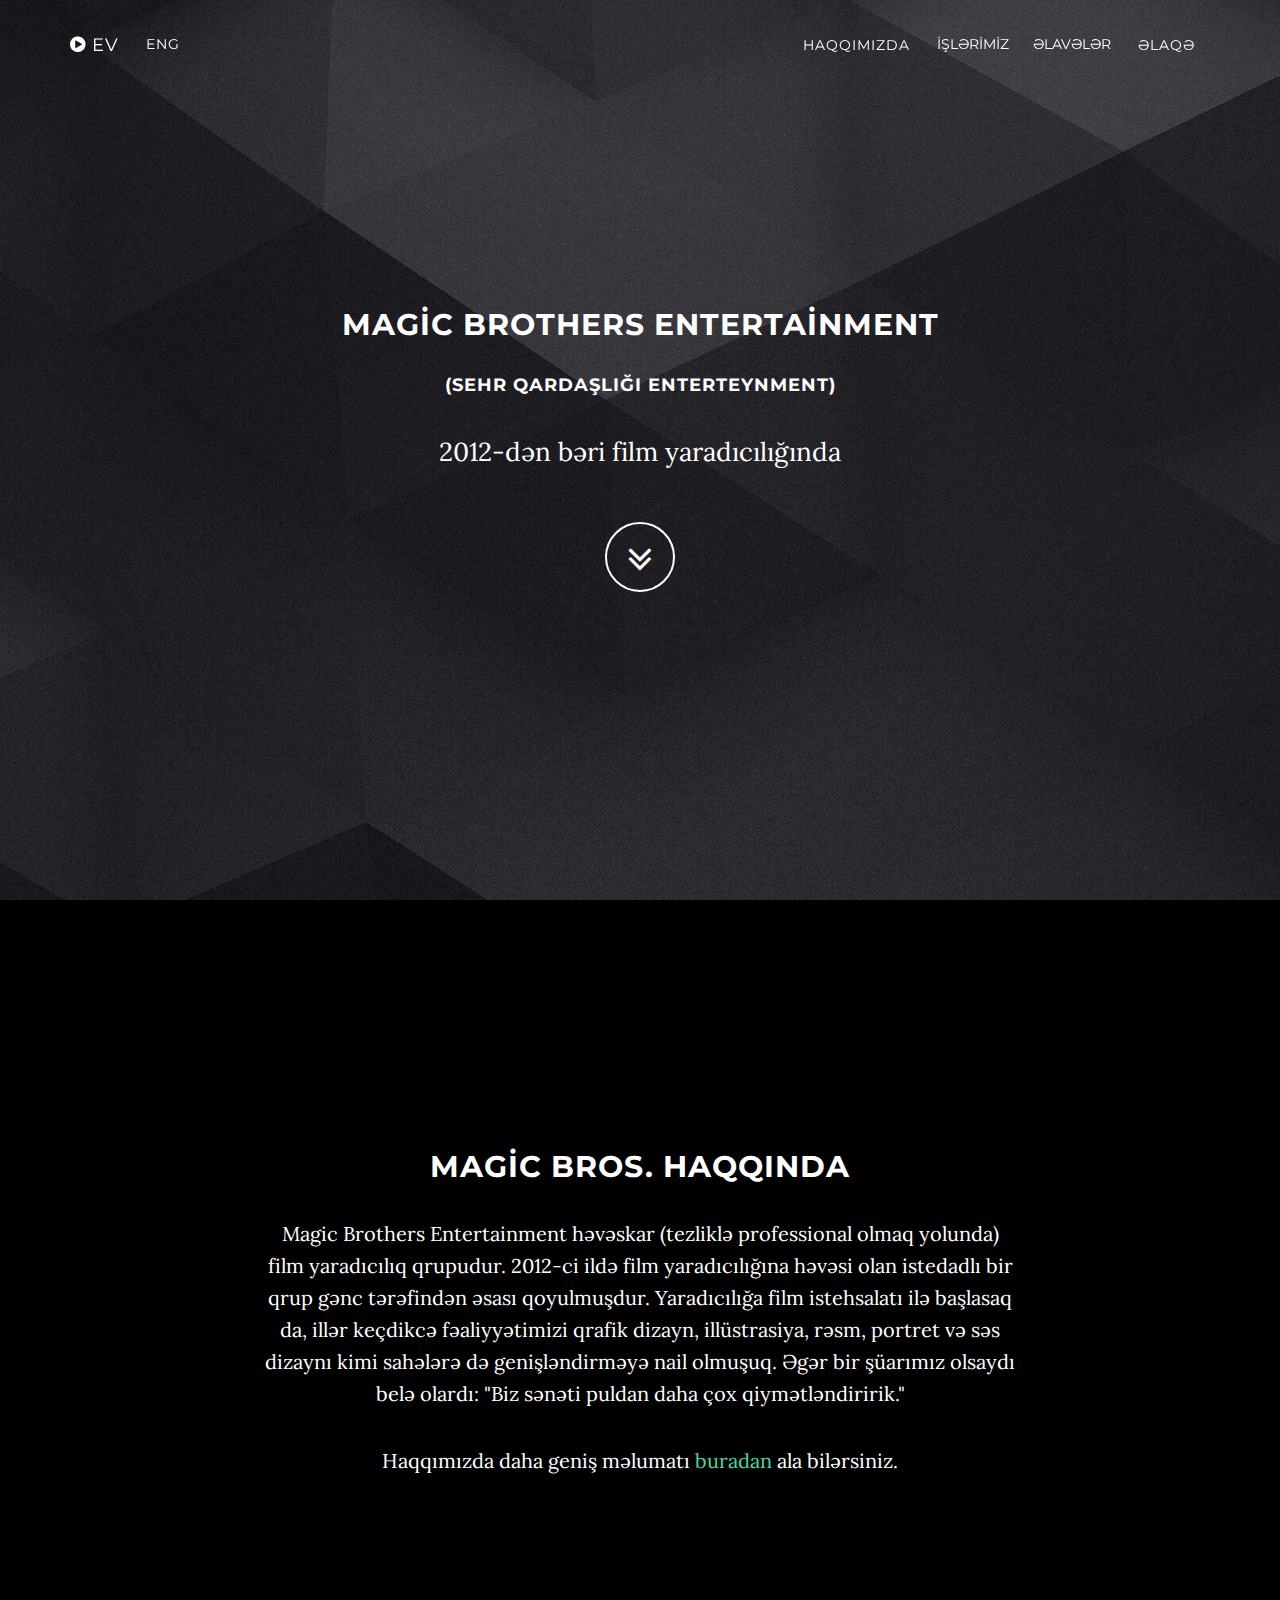
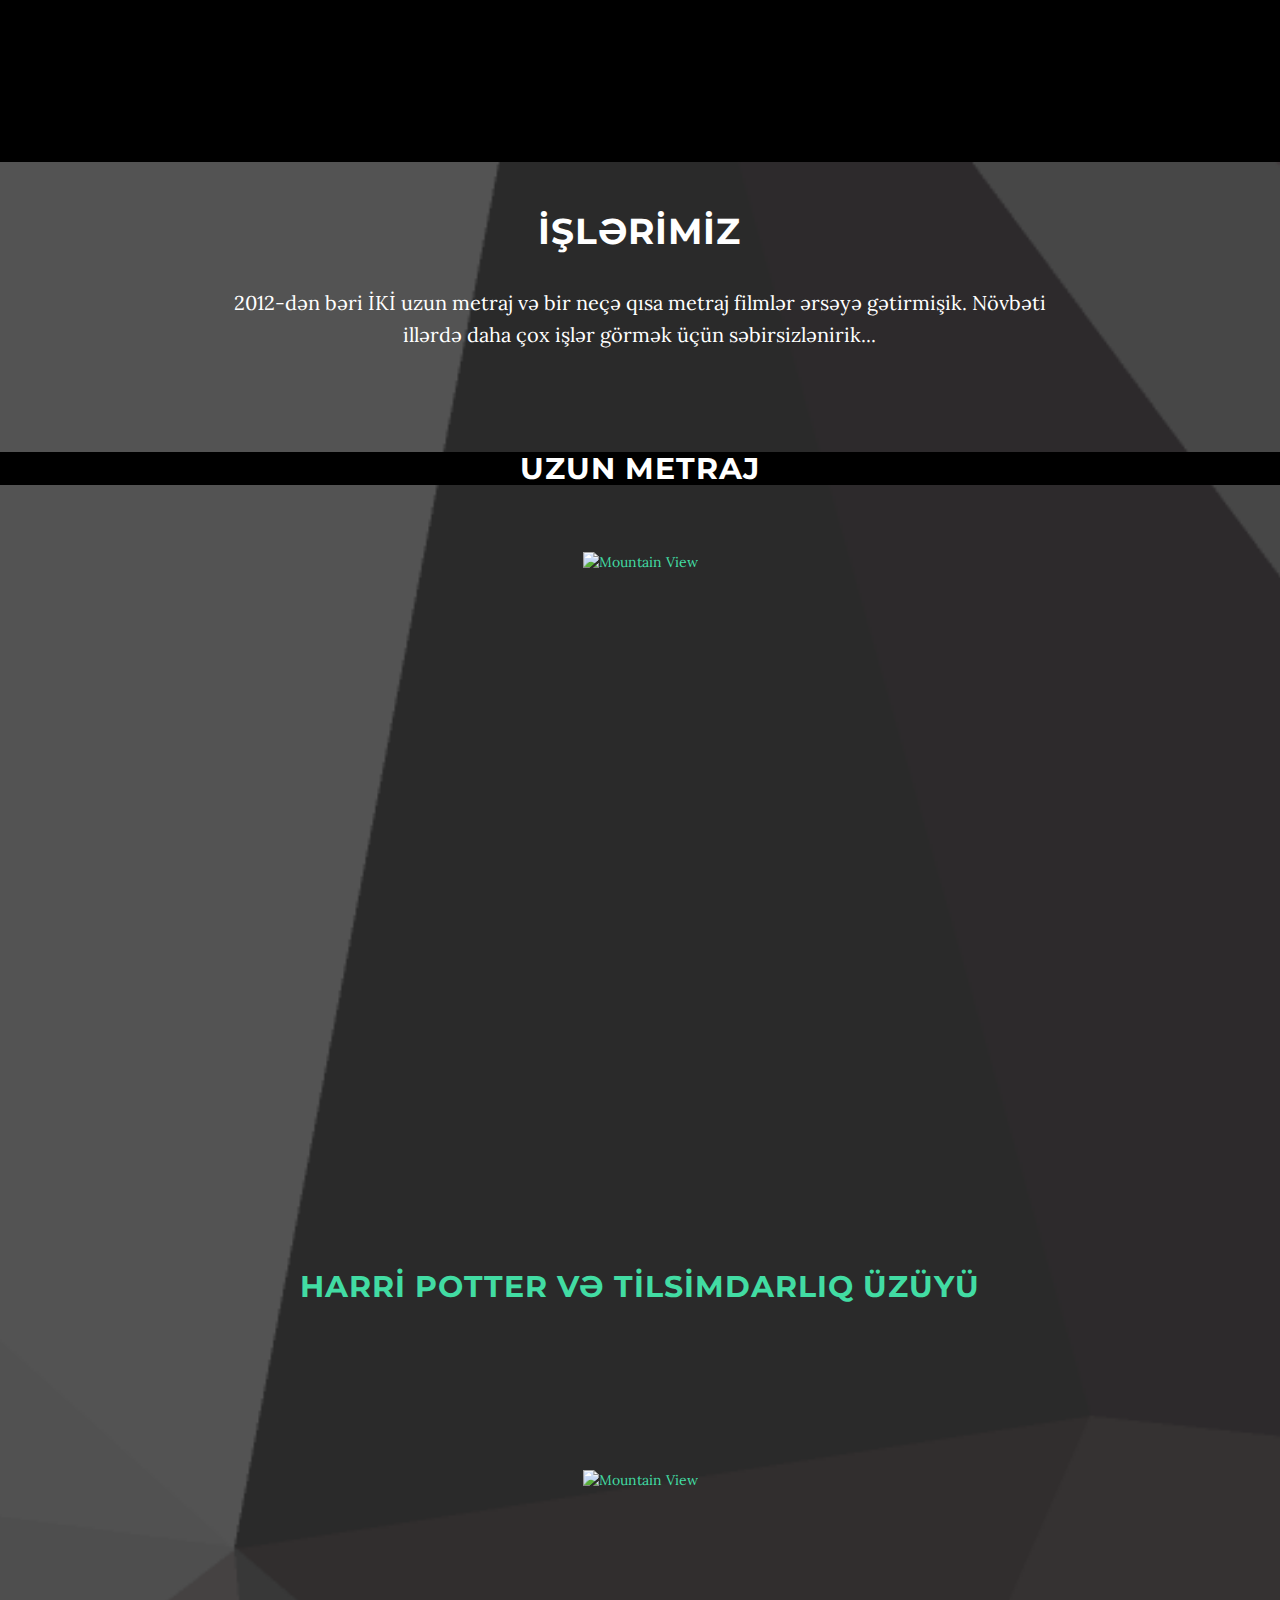
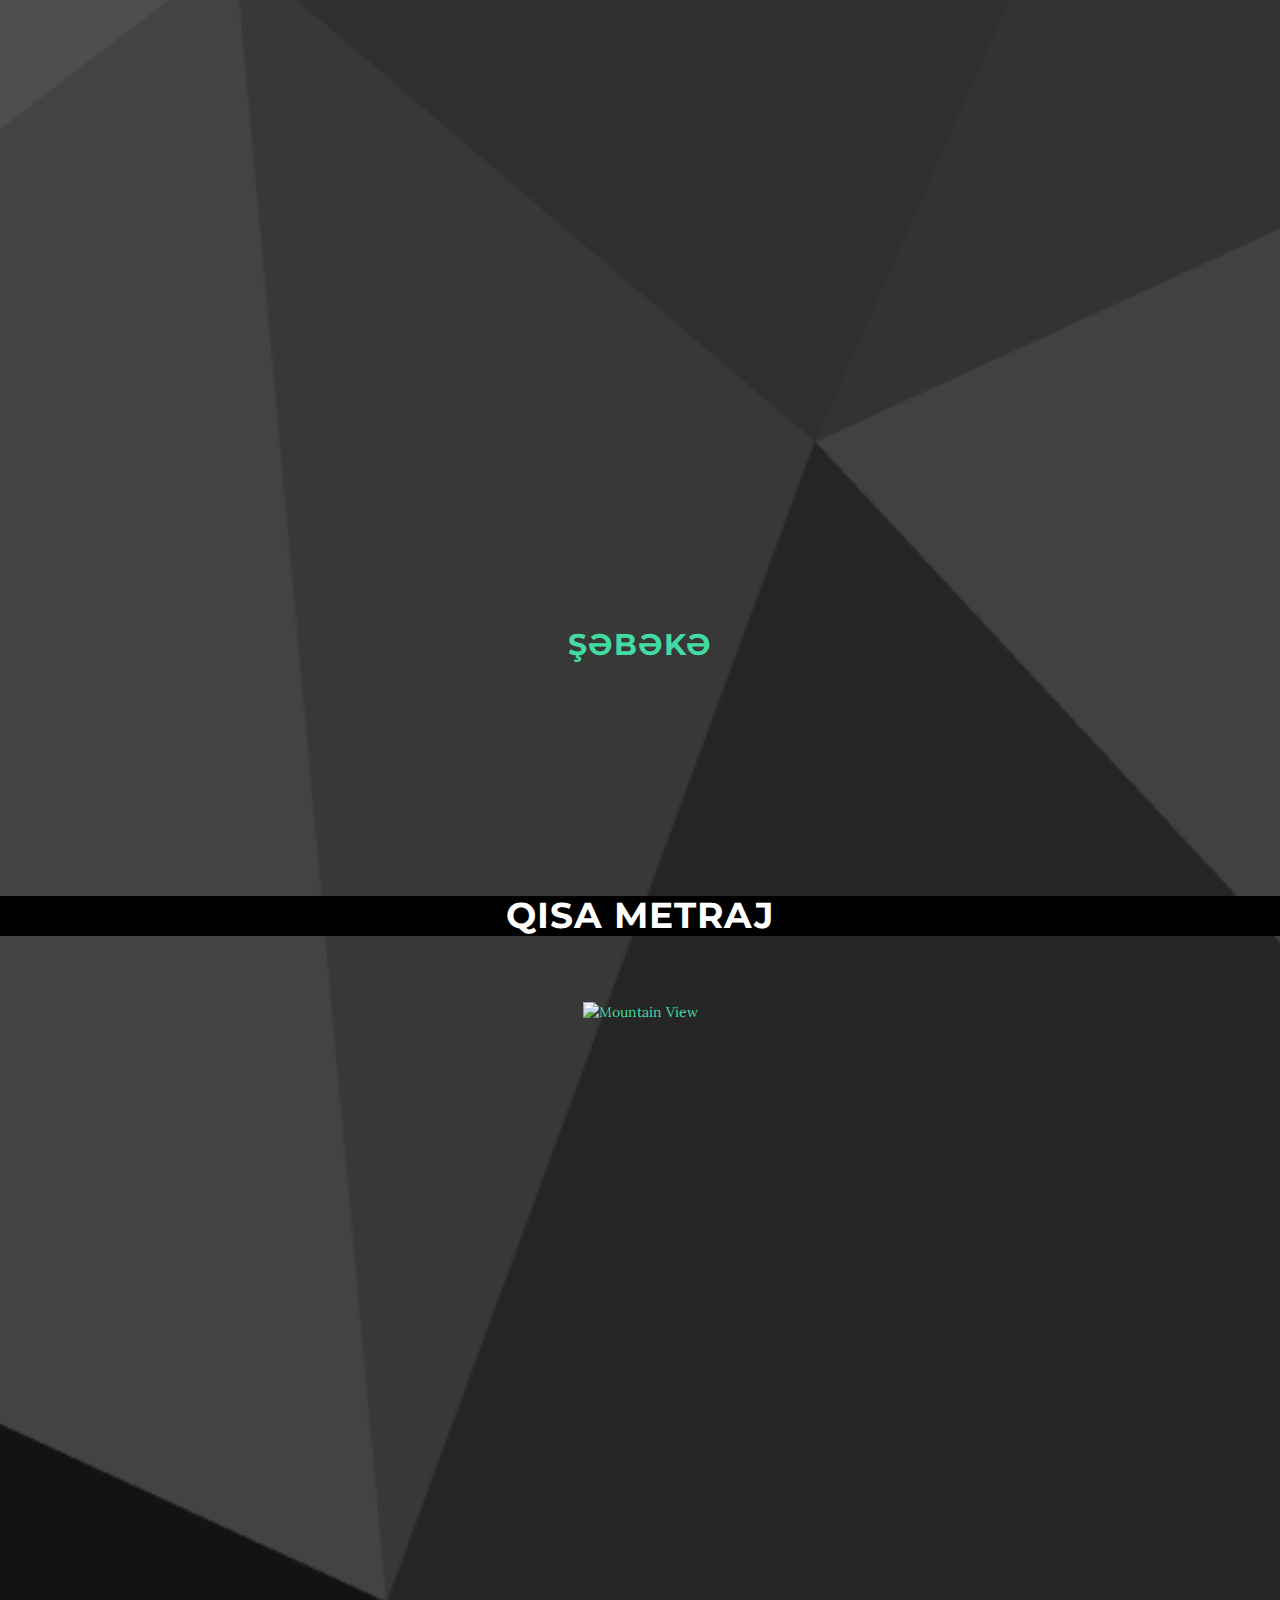
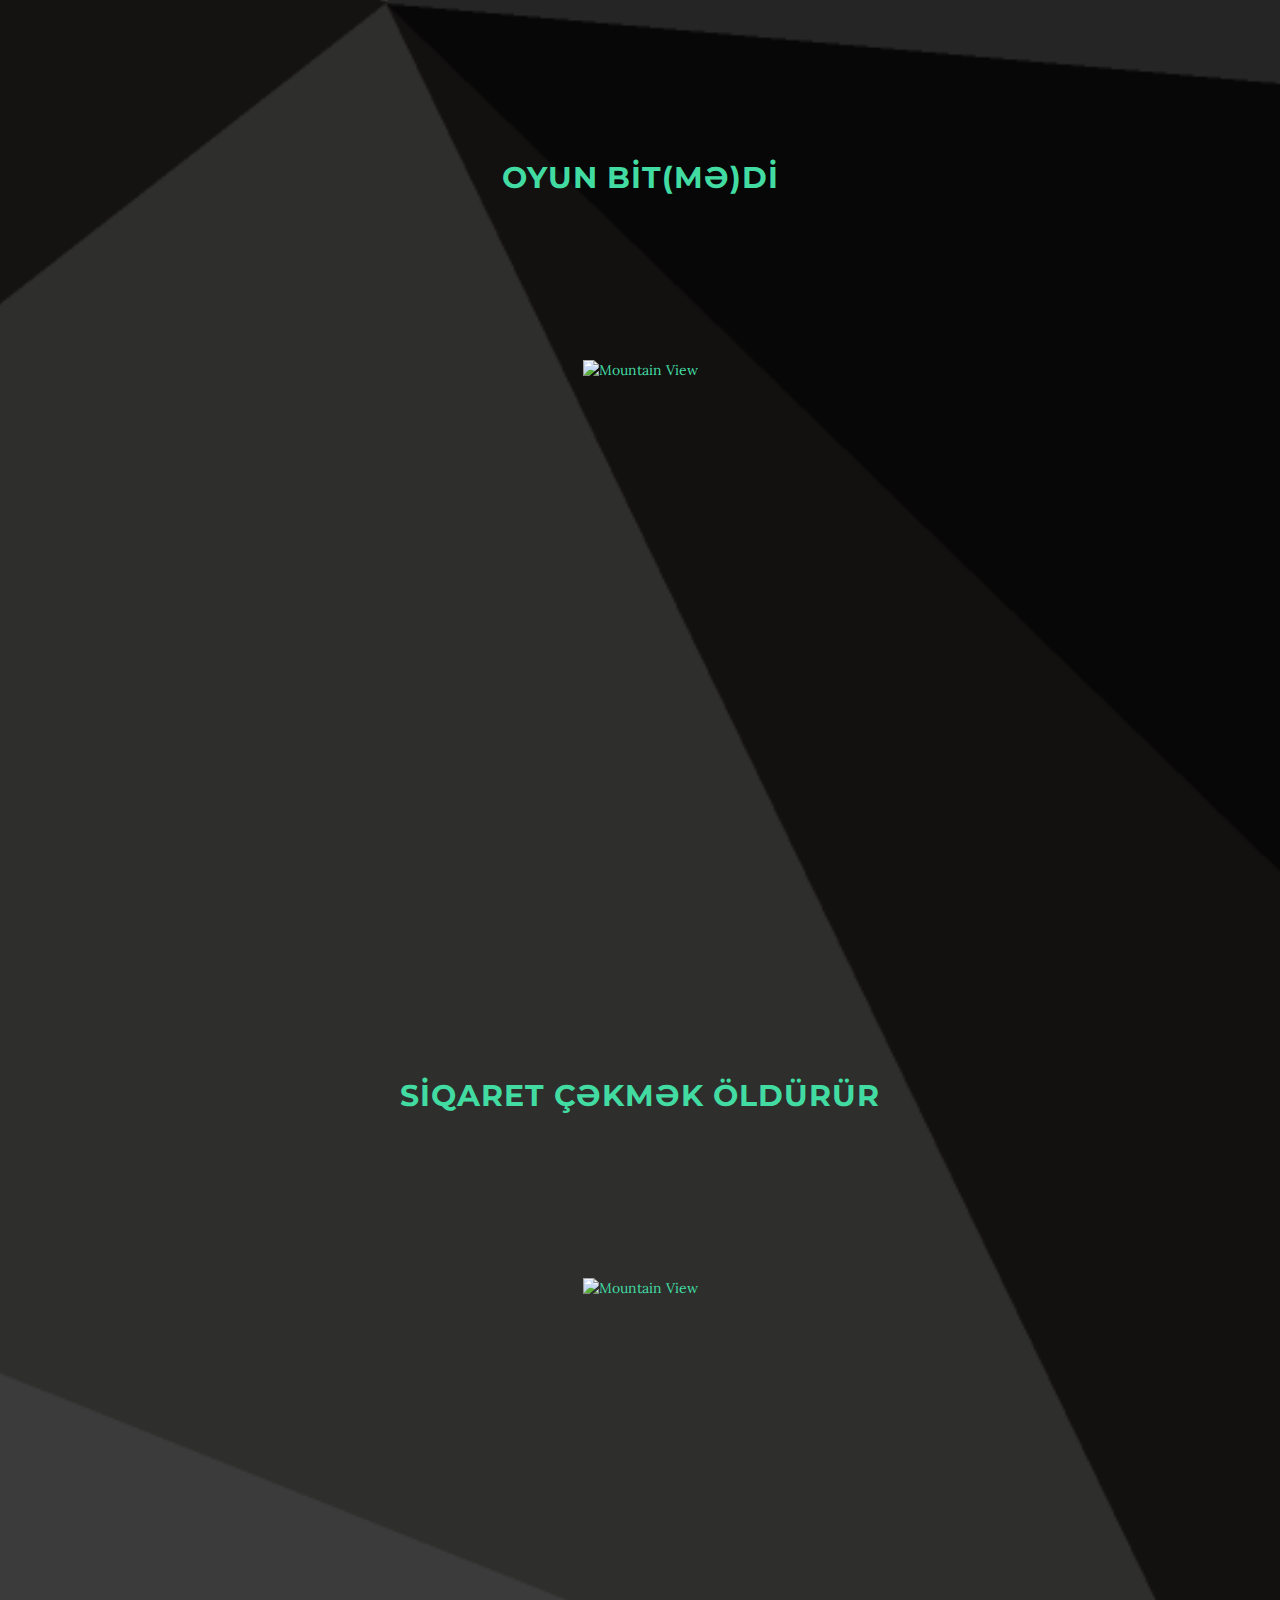
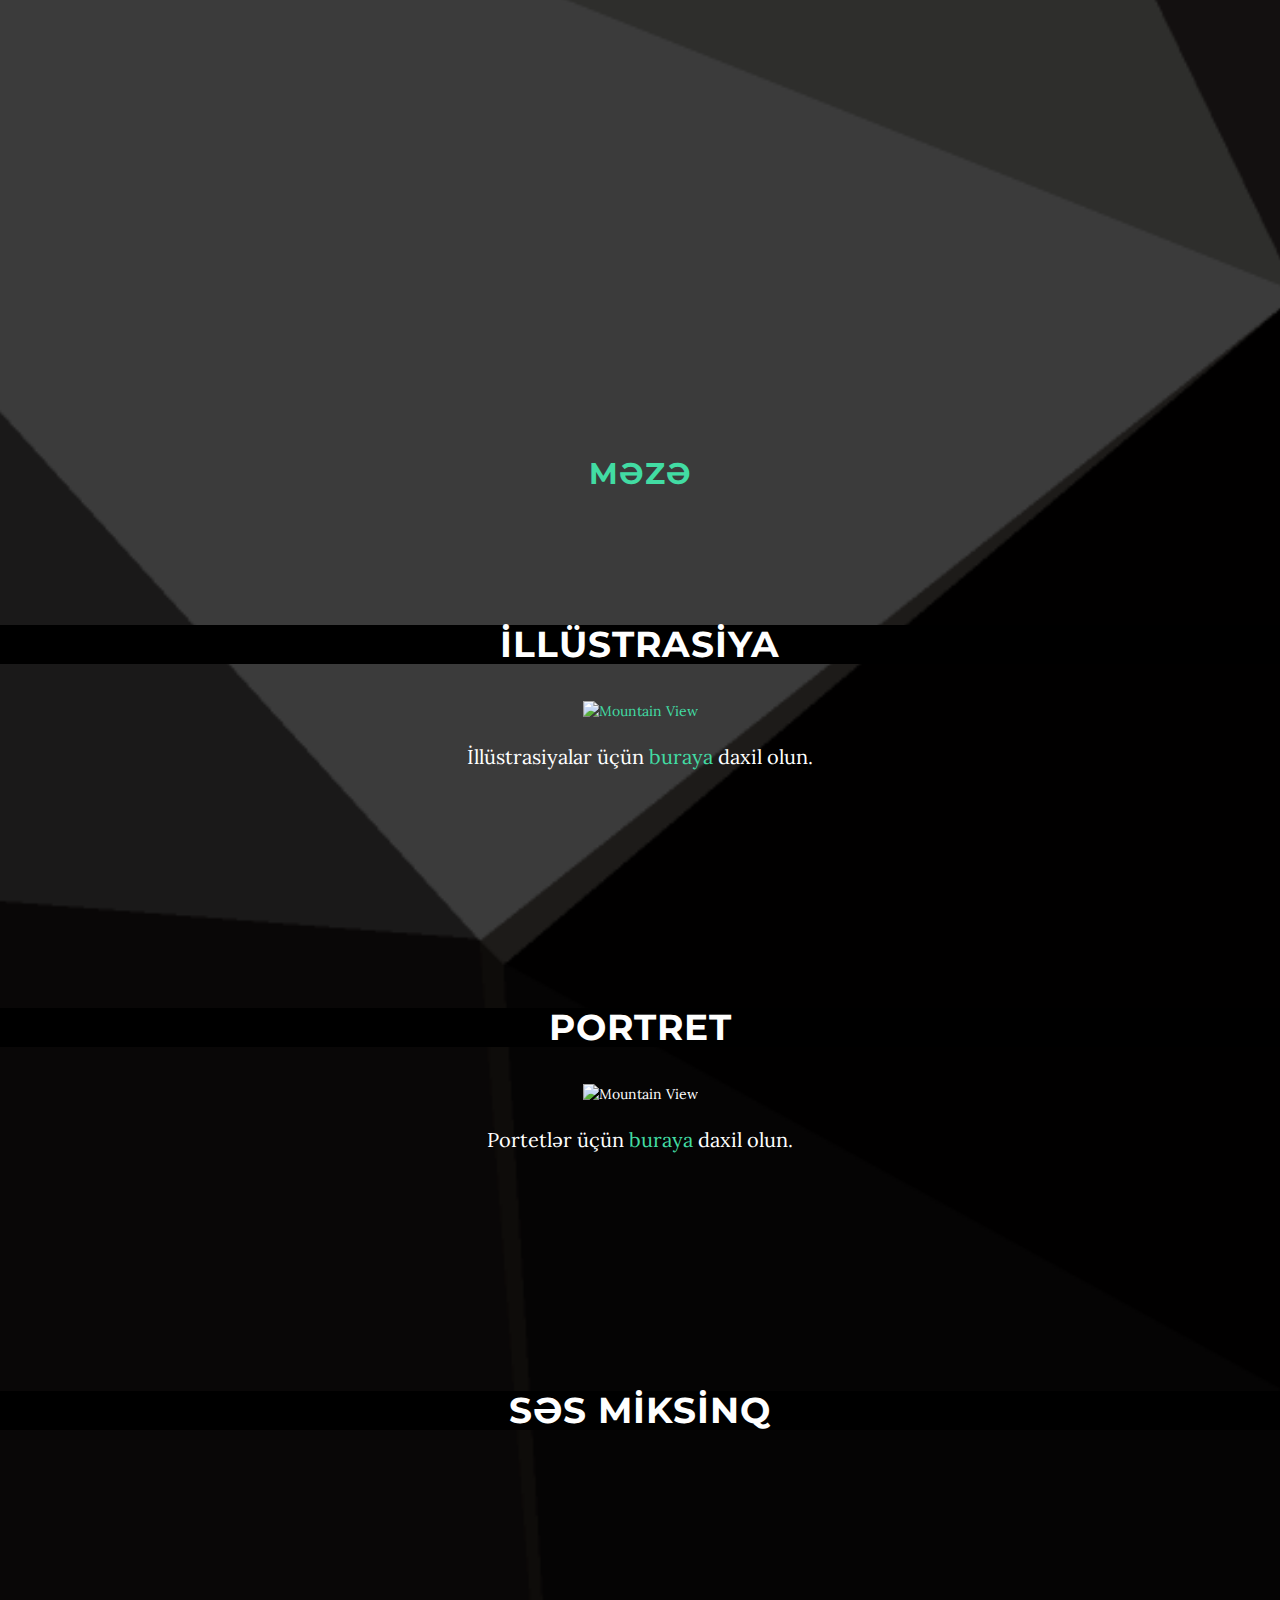
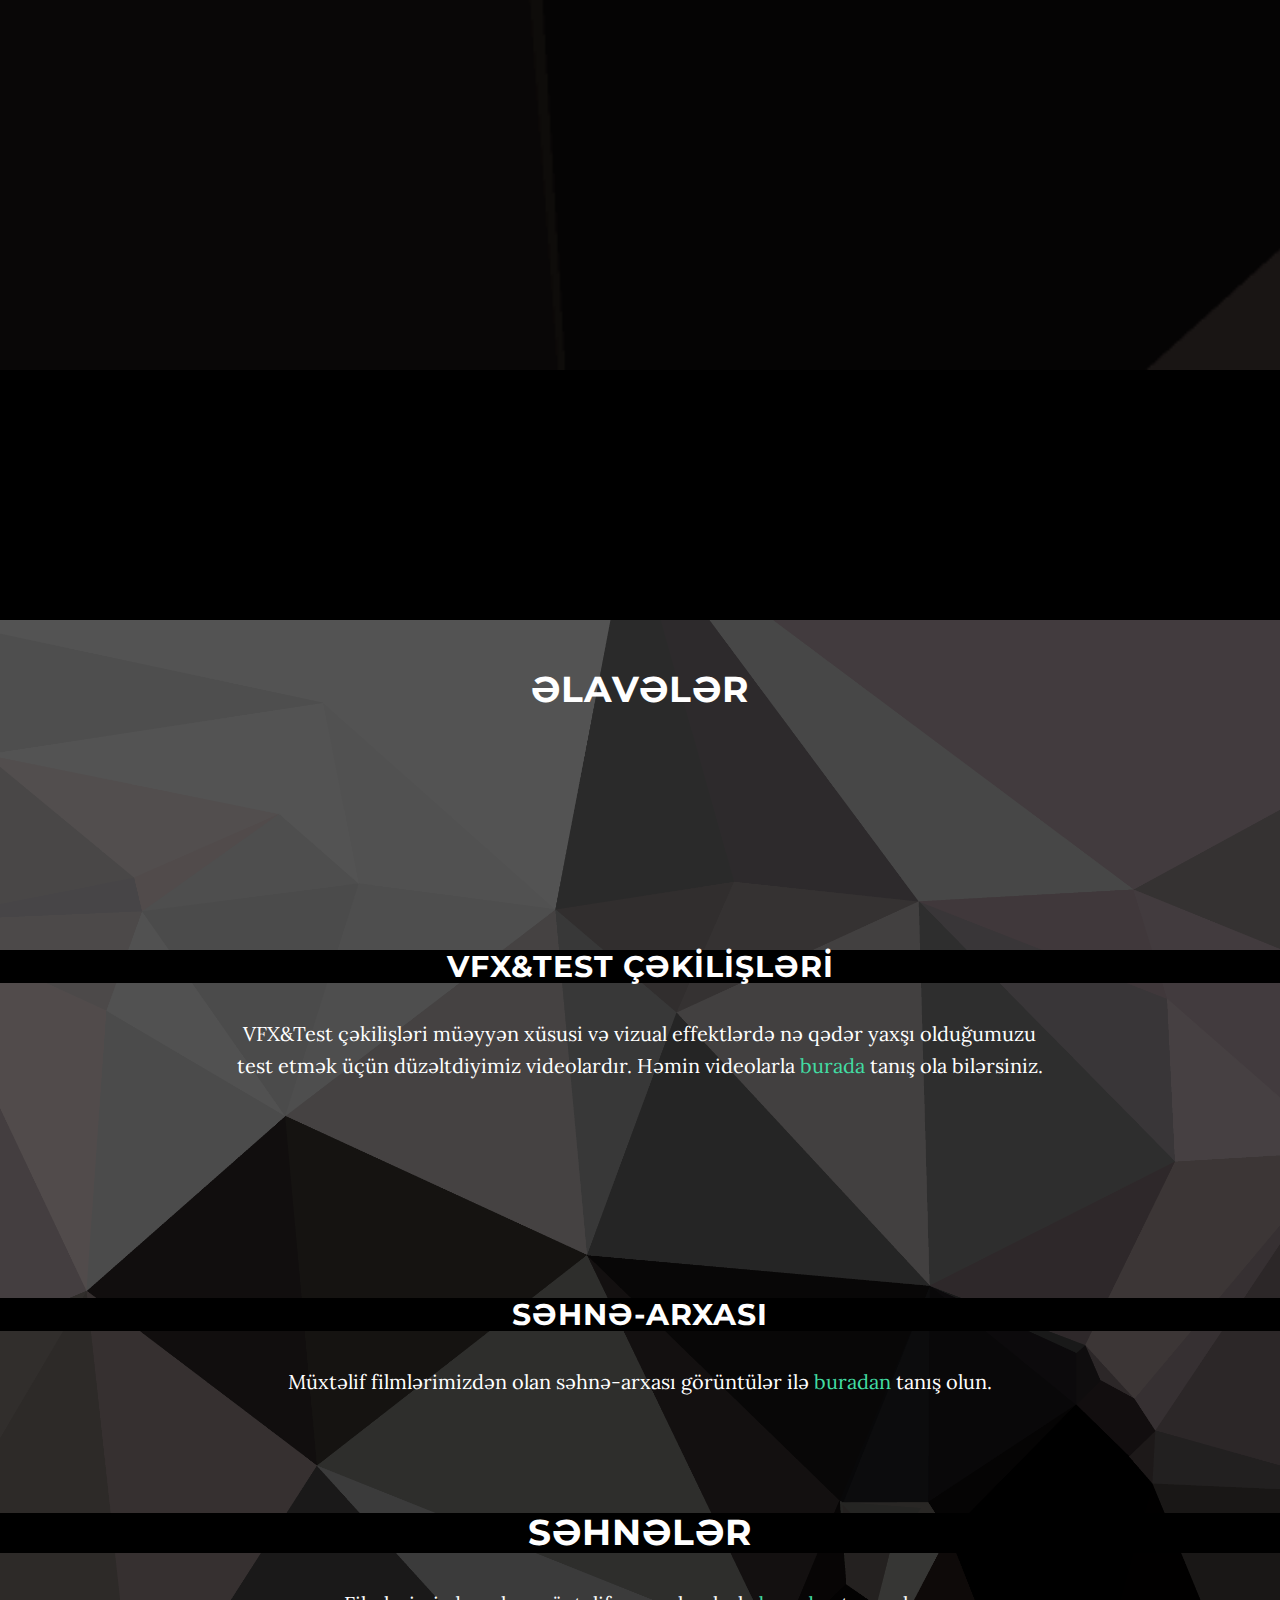
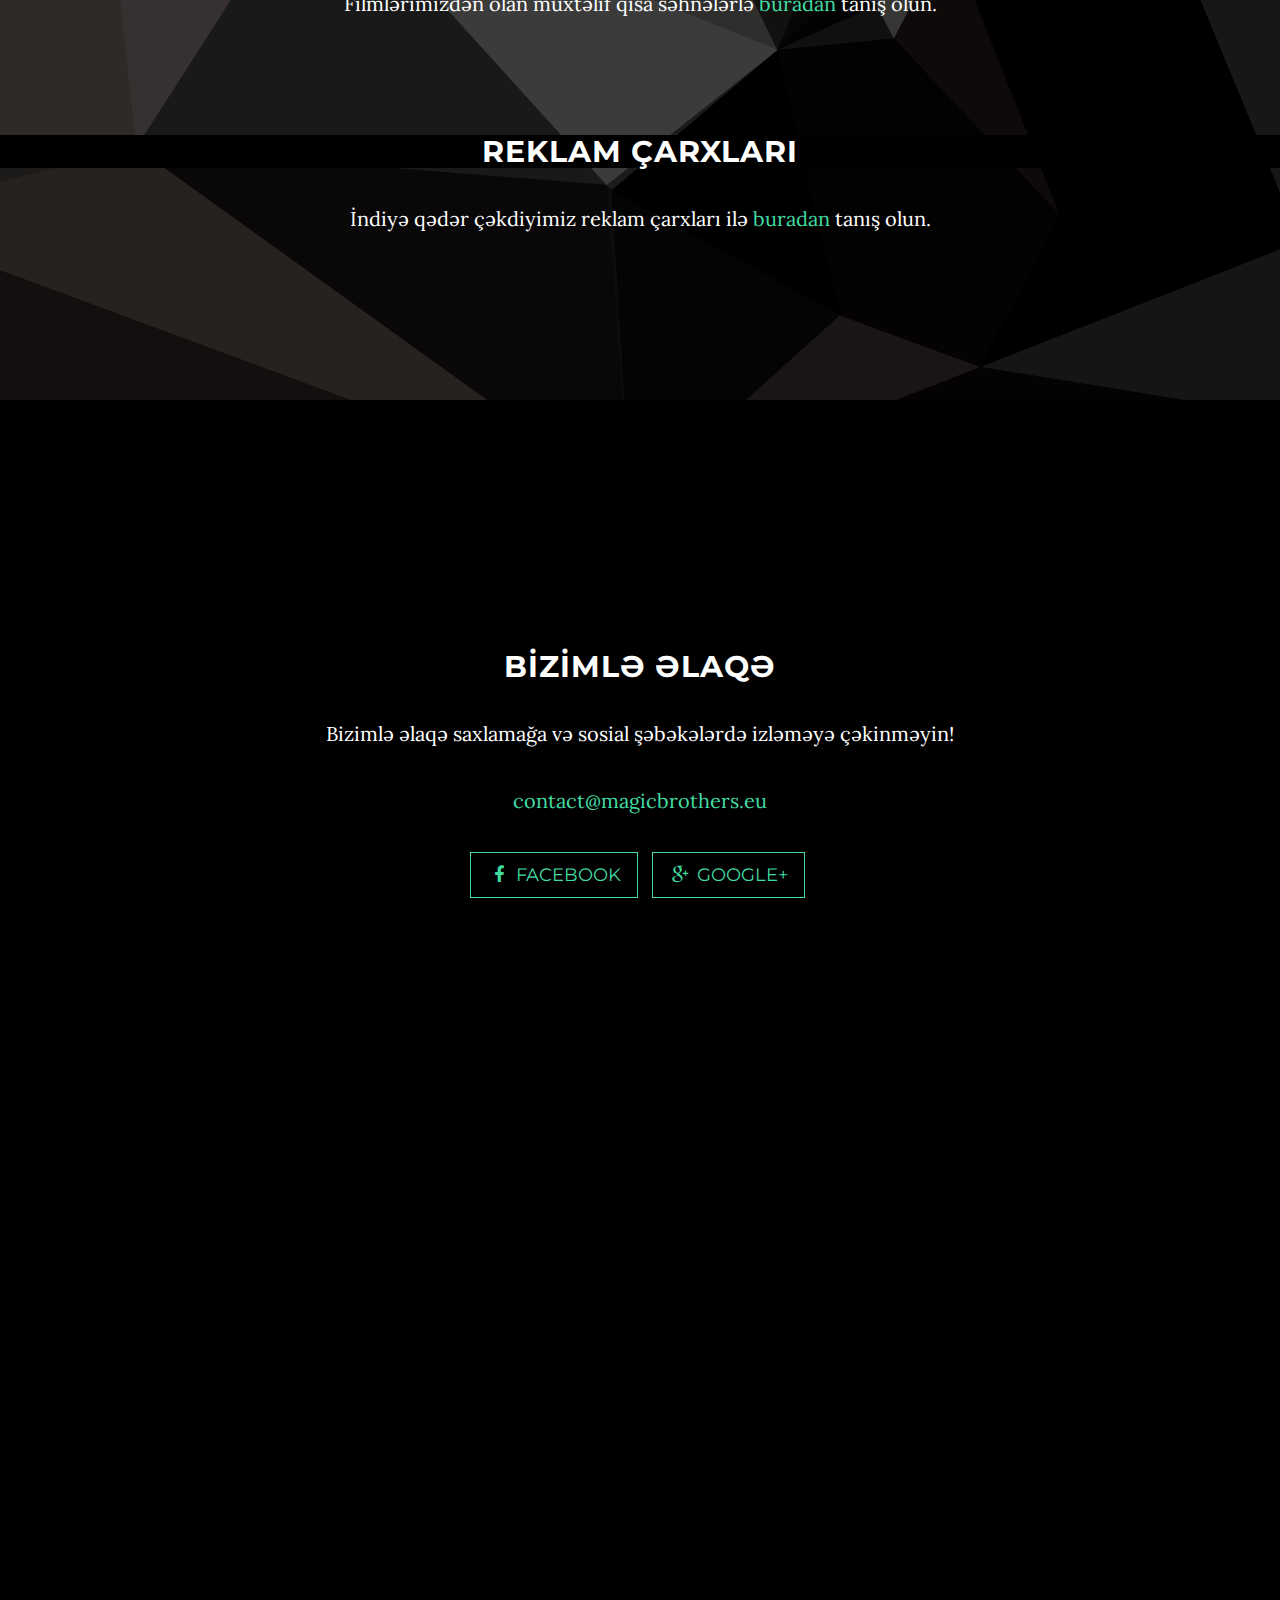
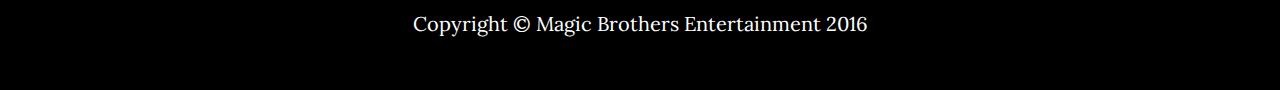
==== public_html/aze/index.html @ 18506d4d "first" ====
<!DOCTYPE html>
<html lang="az">

<head>

    <meta charset="utf-8">
    <meta http-equiv="X-UA-Compatible" content="IE=edge">
    <meta name="viewport" content="width=device-width, initial-scale=1">
    <meta name="description" content="">
    <meta name="author" content="">

    <title>Magic Bros. Ent</title>

    <!-- Bootstrap Core CSS -->
    <link href="css/bootstrap.min.css" rel="stylesheet">

    <!-- Custom CSS -->
    <link href="css/grayscale.css" rel="stylesheet">

    <!-- Custom Fonts -->
    <link href="font-awesome/css/font-awesome.min.css" rel="stylesheet" type="text/css">
    <link href="http://fonts.googleapis.com/css?family=Lora:400,700,400italic,700italic" rel="stylesheet" type="text/css">
    <link href="http://fonts.googleapis.com/css?family=Montserrat:400,700" rel="stylesheet" type="text/css">

    <!-- HTML5 Shim and Respond.js IE8 support of HTML5 elements and media queries -->
    <!-- WARNING: Respond.js doesn't work if you view the page via file:// -->
    <!--[if lt IE 9]>
        <script src="https://oss.maxcdn.com/libs/html5shiv/3.7.0/html5shiv.js"></script>
        <script src="https://oss.maxcdn.com/libs/respond.js/1.4.2/respond.min.js"></script>
    <![endif]-->

</head>

<body id="page-top" data-spy="scroll" data-target=".navbar-fixed-top">

    <!-- Navigation -->
    <nav class="navbar navbar-custom navbar-fixed-top" role="navigation">
        <div class="container">
            <div class="navbar-header">
                <button type="button" class="navbar-toggle" data-toggle="collapse" data-target=".navbar-main-collapse">
                    <i class="fa fa-bars"></i>
                </button>
                <a class="navbar-brand page-scroll" href="#page-top">
                    <i class="fa fa-play-circle"></i>  <span class="light">Ev</span>
                </a>
                   <a class="btn dropdown" href=/en>
                 <span class=dark>ENG</span>
                   </a>
            </div>

            <!-- Collect the nav links, forms, and other content for toggling -->
            <div class="collapse navbar-collapse navbar-right navbar-main-collapse">
                <ul class="nav navbar-nav">
                    <!-- Hidden li included to remove active class from about link when scrolled up past about section -->
                    <li class="hidden">
                        <a href="#page-top"></a>
                    </li>
                    <li>
                        <a class="page-scroll" href="#about">Haqq&#305;m&#305;zda</a>
                    </li>
                  

                    <li>
                        <button class="btn dropdown"  type="button" data-toggle="dropdown">&#304;&#351;l&#601;R&#304;M&#304;Z</button>
 
  <ul class="dropdown-menu">
    <li><a class="page-scroll" href="#feature">Uzun metraj</a></li>
    <li><a class="page-scroll" href="#shorts">Q&#305;sa metraj</a></li>
    <li><a class="page-scroll" href="#illus">&#304;ll&uuml;stras&#304;ya</a></li>
    <li><a class="page-scroll" href="#portr">Portret</a></li>
    <li><a class="page-scroll" href="#sound">S&#601;s m&#304;ks&#304;nq</a></li>
  </ul>
</il>

                   <li>
                        <button class="btn dropdown"  type="button" data-toggle="dropdown">&#399;LAV&#399;L&#399;R</button>
  <ul class="dropdown-menu">
<li><a class="page-scroll" href="#vfx">VFX&Test &ccedil;&#601;k&#304;l&#304;&#351;l&#601;r&#304;</a></li>
    <li><a class="page-scroll" href="#blooper">S&#601;hn&#601;-arxas&#305;</a></li>
    <li><a class="page-scroll" href="#clips">S&#601;hn&#601;l&#601;r</a></li>
    <li><a class="page-scroll" href="#ads">Reklam</a></li>
  </ul>
                   </il>

                    <li>
                        <a class="page-scroll" href="#contact">&#399;LAQ&#399;</a>
                    </li>
                </ul>
            </div>
            <!-- /.navbar-collapse -->
        </div>
        <!-- /.container -->
    </nav>

    <!-- Intro Header -->
    <header class="intro">
        <div class="intro-body">
            <div class="container">
                <div class="row">
                    <div class="col-md-8 col-md-offset-2">
                        <h2>Magic Brothers Entertainment</h2>
                        <h4>(Sehr Qarda&#351;l&#305;&#287;&#305; Enterteynment)</h4>
                        <p class="intro-text">2012-d&#601;n b&#601;ri film yarad&#305;c&#305;l&#305;&#287;&#305;nda</p>
                        <a href="#about" class="btn btn-circle page-scroll">
                            <i class="fa fa-angle-double-down animated"></i>
                        </a>
                    </div>
                </div>
            </div>
        </div>
    </header>

    <!-- About Section -->
    <section id="about" class="container content-section text-center">
        <div class="row">
            <div class="col-lg-8 col-lg-offset-2">
                <h2>Magic Bros. haqq&#305;nda</h2>
                <p>Magic Brothers Entertainment h&#601;v&#601;skar (tezlikl&#601; professional olmaq yolunda) film yarad&#305;c&#305;l&#305;q qrupudur. 2012-ci ild&#601; film yarad&#305;c&#305;l&#305;&#287;&#305;na h&#601;v&#601;si olan istedadl&#305; bir qrup g&#601;nc t&#601;r&#601;find&#601;n &#601;sas&#305; qoyulmu&#351;dur.
                   Yarad&#305;c&#305;l&#305;&#287;a film istehsalat&#305; il&#601; ba&#351;lasaq da, ill&#601;r ke&ccedil;dikc&#601; f&#601;aliyy&#601;timizi qrafik dizayn, 
                     ill&uuml;strasiya, r&#601;sm, portret v&#601; s&#601;s dizayn&#305; kimi sah&#601;l&#601;r&#601; d&#601; geni&#351;l&#601;ndirm&#601;y&#601; nail olmu&#351;uq. &#399;g&#601;r bir &#351;&uuml;ar&#305;m&#305;z olsayd&#305; bel&#601; olard&#305;: "Biz s&#601;n&#601;ti puldan daha  &ccedil;ox qiym&#601;tl&#601;ndiririk."
                </p>
                <p>Haqq&#305;m&#305;zda daha geni&#351; m&#601;lumat&#305; <a href="/aze/about.html">buradan </a>ala bil&#601;rsiniz.</p>
            </div>
        </div>
    </section>

 <!-- Works Section -->


<section id="works" class="content-section text-center">
        <div class="works-section">
             <div class="col-lg-8 col-lg-offset-2">
                <h1>&#304;&#350;L&#399;R&#304;M&#304;Z</h1>
                <p>2012-d&#601;n b&#601;ri &#304;K&#304; uzun metraj v&#601; bir ne&ccedil;&#601; q&#305;sa metraj filml&#601;r &#601;rs&#601;y&#601; g&#601;tirmi&#351;ik. N&ouml;vb&#601;ti ill&#601;rd&#601; daha &ccedil;ox i&#351;l&#601;r g&ouml;rm&#601;k &uuml;&ccedil;&uuml;n s&#601;birsizl&#601;nirik...</p>
             </div>

<br><br><br><br><br><br><br>
<div id="feature">
<br><br><br><br><br>
<h2 style="background-color:black;" >Uzun metraj</h2>
</div>
<div class="video-container">
<a href="/aze/works.html#tilsim"><img src="/aze/img/poster.jpg" alt="Mountain View" style="width:100%;"></a>
</div>

<a href="/aze/works.html#tilsim"><h2>Harr&#304; Potter v&#601; T&#304;ls&#304;mdarl&#305;q &uuml;z&uuml;y&uuml;</h2></a>


<br><br><br><br><br>

<div class="video-container">
<a href="/aze/works.html#grid"><img src="/aze/img/asdf.jpg" alt="Mountain View" style="width:100%;"></a>
</div><br><br>

<a href="/aze/works.html#grid"><h2>&#351;&#601;b&#601;k&#601;</h2></a>

<br><br><br><br><br>
<div id="shorts">
<br><br><br><br><br>
<h1 style="background-color:black;">QISA METRAJ</h1>
</div>
<div class="video-container">
<a href="/aze/works.html#game"><img src="/aze/img/game.png" alt="Mountain View" style="width:100%;"></a>
</div><br><br>

<a href="/aze/works.html#game"><h2>oyun B&#304;T(M&#399;)D&#304;</h2></a>

<br><br><br><br><br>

<div class="video-container">
<a href="/aze/works.html#smoke"><img src="/aze/img/smoke.png" alt="Mountain View" style="width:100%;"></a>
</div>

<a href="/aze/works.html#smoke"><h2>S&#304;QARET &Ccedil;&#399;KM&#399;K &Ouml;LD&uuml;R&uuml;R</h2></a>

<br><br><br><br><br>

<div class="video-container">
<a href="/aze/works.html#meze"><img src="/aze/img/meze.png" alt="Mountain View" style="width:100%;"></a>
</div><br><br><br>

<a href="/aze/works.html#meze"><h2>M&#601;z&#601;</h2></a>

<div id=illus>
<br><br><br><br><br>
<h1 style=background-color:black>&#304;ll&uuml;stras&#304;ya</h1>
<a href=/aze/illustration.html><img src=https://cdn3.artstation.com/p/assets/images/images/000/950/975/large/anar-quliyev-777.jpg?1436859217 alt="Mountain View" style=width:100%></a>
<br><br>
<p>&#304;ll&uuml;strasiyalar &uuml;&ccedil;&uuml;n <a href=/aze/illustration.html>buraya</a> daxil olun.</p>
<br><br><br><br><br>
</div>
<div id=portr>
<br><br><br><br><br>
<h1 style=background-color:black>Portret</h1>
</div>
<img src="https://scontent-lhr3-1.xx.fbcdn.net/v/t1.0-9/13312683_1796360387264561_211090459675409417_n.jpg?oh=5d8d807a903b9a96882af990f768333d&oe=57DC8574" 
alt="Mountain View" style=width:100%>
<br><br>
<p>Portetl&#601;r &uuml;&ccedil;&uuml;n <a href=/aze/portrait.html>buraya</a> daxil olun.</p>

<br><br><br><br><br>
<div id=sound>
<br><br><br><br><br>
<h1 style=background-color:black>S&#601;s m&#304;ks&#304;nq</h1>
</div>
<iframe width=100% height=450 scrolling=no frameborder=no src="https://w.soundcloud.com/player/?url=https%3A//api.soundcloud.com/users/57982437&amp;auto_play
=false&amp;hide_related=false&amp;show_comments=true&amp;show_user=true&amp;show_reposts=false&amp;visual=true"></iframe>

</div>
</section>


    <!-- Download Section -->
    <section id="extra" class="content-section text-center">
        <div class="works-section">
            
                <div class="col-lg-8 col-lg-offset-2">
                    <h1>&#399;lav&#601;l&#601;r</h1>
                </div>

<br><br><br><br><br><br><br><br><br>
<div id=vfx>
<br><br><br><br><br>
 <h2 style="background-color:black;">VFX&Test &ccedil;&#601;k&#304;l&#304;&#351;l&#601;r&#304;</h2>
</div>
<div class="col-lg-8 col-lg-offset-2">
<p>VFX&amp;Test &ccedil;&#601;kili&#351;l&#601;ri m&uuml;&#601;yy&#601;n x&uuml;susi v&#601; vizual effektl&#601;rd&#601; n&#601; q&#601;d&#601;r yax&#351;&#305; oldu&#287;umuzu test etm&#601;k &uuml;&ccedil;&uuml;n d&uuml;z&#601;ltdiyimiz videolard&#305;r. H&#601;min videolarla <a href=/aze/extra.html#vfx>burada</a> tan&#305;&#351; ola bil&#601;rsiniz.</p>
</div>


<br><br><br><br><br><br><br><br><br>
<div id=blooper>
<br><br><br><br><br>
                    <h2 style="background-color:black;">S&#601;hn&#601;-arxas&#305;</h2>
</div>
              <p>M&uuml;xt&#601;lif filml&#601;rimizd&#601;n olan s&#601;hn&#601;-arxas&#305; g&ouml;r&uuml;nt&uuml;l&#601;r il&#601; <a href=/aze/extra.html#blooper>buradan </a>tan&#305;&#351; olun.</p>

<div id=clips>
<br><br><br><br>
<h1 style=background-color:black>S&#601;hn&#601;l&#601;r</h1>
</div>
<p>Filml&#601;rimizd&#601;n olan m&uuml;xt&#601;lif q&#305;sa s&#601;hn&#601;l&#601;rl&#601; <a href=/aze/extra.html#clips>buradan </a>tan&#305;&#351; olun.</p>
<div id=ads>
<br><br><br><br>
<h2 style="background-color:black;" id="ads">Reklam &ccedil;arxlar&#305;</h2>
</div>
<p>&#304;ndiy&#601; q&#601;d&#601;r &ccedil;&#601;kdiyimiz reklam &ccedil;arxlar&#305; il&#601; <a href="/aze/extra.html#ads">buradan </a>tan&#305;&#351; olun.</p>
<br><br><br><br>

        </div>
    </section>


    <!-- Contact Section -->
    <section id="contact" class="container content-section text-center">
        <div class="row">
            <div class="col-lg-8 col-lg-offset-2">
                <h2>B&#304;z&#304;ml&#601; &#601;laq&#601;</h2>
                <p>Biziml&#601; &#601;laq&#601; saxlama&#287;a v&#601; sosial &#351;&#601;b&#601;k&#601;l&#601;rd&#601; izl&#601;m&#601;y&#601;  &ccedil;&#601;kinm&#601;yin!</p>
                <p><a href="mailto:contact@magicbrothers.eu">contact@magicbrothers.eu</a>
                </p>
                <ul class="list-inline banner-social-buttons">
                    <li>
                        <a TARGET="_blank" href="https://www.facebook.com/magicbrosentertainment/?fref=ts" class="btn btn-default btn-lg"><i class="fa fa-facebook fa-fw"></i> <span class="network-name">Facebook</span></a>
                    </li>
                   
                    <li>
                        <a href class="btn btn-default btn-lg"><i class="fa fa-google-plus fa-fw"></i> <span class="network-name">Google+</span></a>
                    </li>
                </ul>
            </div>
        </div>
    </section>

    <!-- Map Section -->
    <div id="map">
    <iframe src="https://www.google.com/maps/embed?pb=!1m18!1m12!1m3!1d194472.67477035255!2d49.71487239949059!3d40.39476947161873!2m3!1f0!2f0!3f0!3m2!1i1024!2i768!4f13.1!3m3!1m2!1s0x40307d6bd6211cf9%3A0x343f6b5e7ae56c6b!2sBaku%2C+Azerbaijan!5e0!3m2!1sen!2suk!4v1466213419765" width="100%" height="320" frameborder="0" style="border:0" allowfullscreen></iframe>
    </div>

    <!-- Footer -->
    <footer>
        <div class="container text-center">
            <p>Copyright &copy; Magic Brothers Entertainment 2016</p>
        </div>
    </footer>

    <!-- jQuery -->
    <script src="js/jquery.js"></script>

    <!-- Bootstrap Core JavaScript -->
    <script src="js/bootstrap.min.js"></script>

    <!-- Plugin JavaScript -->
    <script src="js/jquery.easing.min.js"></script>

    <!-- Custom Theme JavaScript -->
    <script src="js/grayscale.js"></script>

</body>

</html>
---- public_html/aze/css/grayscale.css ----
/*!
 * Start Bootstrap - Grayscale Bootstrap Theme (http://startbootstrap.com)
 * Code licensed under the Apache License v2.0.
 * For details, see http://www.apache.org/licenses/LICENSE-2.0.
 */

.share_box{
	position:fixed;
	width:70px;
	top:15%;
	left:5%;
	border:1px solid #a1a1a1;
	background:black;
	padding:1px;
	-webkit-border-radius: 1px;
        -moz-border-radius: 1px;
        border-radius: 1px;
}

body {
    width: 100%;
    height: 100%;
    font-family: Lora,"Helvetica Neue",Helvetica,Arial,sans-serif;
    color: #fff;
    background-color: #000;
}

html {
    width: 100%;
    height: 100%;
}

h1,
h2,
h3,
h4,
h5,
h6 {
    margin: 0 0 35px;
    text-transform: uppercase;
    font-family: Montserrat,"Helvetica Neue",Helvetica,Arial,sans-serif;
    font-weight: 700;
    letter-spacing: 1px;
}

p {
    margin: 0 0 25px;
    font-size: 18px;
    line-height: 1.5;
}

@media(min-width:768px) {
    p {
        margin: 0 0 35px;
        font-size: 20px;
        line-height: 1.6;
    }
}

a {
    color: #42dca3;
    -webkit-transition: all .2s ease-in-out;
    -moz-transition: all .2s ease-in-out;
    transition: all .2s ease-in-out;
}

a:hover,
a:focus {
    text-decoration: none;
    color: #1d9b6c;
}

.light {
    font-weight: 400;
}

.navbar-custom {
    margin-bottom: 0;
    border-bottom: 1px solid rgba(255,255,255,.3);
    text-transform: uppercase;
    font-family: Montserrat,"Helvetica Neue",Helvetica,Arial,sans-serif;
    background-color: #000;
}

.navbar-custom .navbar-brand {
    font-weight: 700;
}

.navbar-custom .navbar-brand:focus {
    outline: 0;
}

.navbar-custom .navbar-brand .navbar-toggle {
    padding: 4px 6px;
    font-size: 16px;
    color: #fff;
}

.navbar-custom .navbar-brand .navbar-toggle:focus,
.navbar-custom .navbar-brand .navbar-toggle:active {
    outline: 0;
}

.navbar-custom a {
    color: #fff;
}

.navbar-custom .nav li a {
    -webkit-transition: background .3s ease-in-out;
    -moz-transition: background .3s ease-in-out;
    transition: background .3s ease-in-out;
}

.navbar-custom .nav li a:hover {
    outline: 0;
    color: rgba(255,255,255,.8);
    background-color: transparent;
}

.navbar-custom .nav li a:focus,
.navbar-custom .nav li a:active {
    outline: 0;
    background-color: transparent;
}

.navbar-custom .nav li.active {
    outline: 0;
}

.navbar-custom .nav li.active a {
    background-color: rgba(255,255,255,.3);
}

.navbar-custom .nav li.active a:hover {
    color: #fff;
}

@media(min-width:768px) {
    .navbar-custom {
        padding: 20px 0;
        border-bottom: 0;
        letter-spacing: 1px;
        background: 0 0;
        -webkit-transition: background .5s ease-in-out,padding .5s ease-in-out;
        -moz-transition: background .5s ease-in-out,padding .5s ease-in-out;
        transition: background .5s ease-in-out,padding .5s ease-in-out;
    }

    .navbar-custom.top-nav-collapse {
        padding: 0;
        border-bottom: 1px solid rgba(255,255,255,.3);
        background: #000;
    }
}

.intro {
    display: table;
    width: 100%;
    height: auto;
    padding: 100px 0;
    text-align: center;
    color: #fff;
    background: url(../img/darkfon.jpg) no-repeat bottom center scroll;
    background-color: #000;
    -webkit-background-size: cover;
    -moz-background-size: cover;
    background-size: cover;
    -o-background-size: cover;
}



.video-container {
    position: relative;
    padding-bottom: 56.25%;
    padding-top: 30px; height: 0; overflow: hidden;
}
 
.video-container iframe,
.video-container object,
.video-container embed {
    position: absolute;
    top: 0;
    left: 0;
    width: 100%;
    height: 100%;
}


.intro .intro-body {
    display: table-cell;
    vertical-align: middle;
}

.intro .intro-body .brand-heading {
    font-size: 40px;
}

.intro .intro-body .intro-text {
    font-size: 18px;
}

@media(min-width:768px) {
    .intro {
        height: 100%;
        padding: 0;
    }

    .intro .intro-body .brand-heading {
        font-size: 100px;
    }

    .intro .intro-body .intro-text {
        font-size: 26px;
    }
}

.btn-circle {
    width: 70px;
    height: 70px;
    margin-top: 15px;
    padding: 7px 16px;
    border: 2px solid #fff;
    border-radius: 100%!important;
    font-size: 40px;
    color: #fff;
    background: 0 0;
    -webkit-transition: background .3s ease-in-out;
    -moz-transition: background .3s ease-in-out;
    transition: background .3s ease-in-out;
}

.btn-circle:hover,
.btn-circle:focus {
    outline: 0;
    color: #fff;
    background: rgba(255,255,255,.1);
}

.btn-circle i.animated {
    -webkit-transition-property: -webkit-transform;
    -webkit-transition-duration: 1s;
    -moz-transition-property: -moz-transform;
    -moz-transition-duration: 1s;
}

.btn-circle:hover i.animated {
    -webkit-animation-name: pulse;
    -moz-animation-name: pulse;
    -webkit-animation-duration: 1.5s;
    -moz-animation-duration: 1.5s;
    -webkit-animation-iteration-count: infinite;
    -moz-animation-iteration-count: infinite;
    -webkit-animation-timing-function: linear;
    -moz-animation-timing-function: linear;
}

@-webkit-keyframes pulse {    
    0% {
        -webkit-transform: scale(1);
        transform: scale(1);
    }

    50% {
        -webkit-transform: scale(1.2);
        transform: scale(1.2);
    }

    100% {
        -webkit-transform: scale(1);
        transform: scale(1);
    }
}

@-moz-keyframes pulse {    
    0% {
        -moz-transform: scale(1);
        transform: scale(1);
    }

    50% {
        -moz-transform: scale(1.2);
        transform: scale(1.2);
    }

    100% {
        -moz-transform: scale(1);
        transform: scale(1);
    }
}

.content-section {
    padding-top: 100px;
}


.works-section {
    width: 100%;
    padding: 50px 0;
    color: #fff;
    background: url(../img/dark_polygon13.png) no-repeat center center scroll;
    
    -webkit-background-size: cover;
    -moz-background-size: cover;
    background-size: cover;
    -o-background-size: cover;
}

.download-section {
    width: 100%;
    padding: 50px 0;
    color: #fff;
    background: url(../img/darkfon.jpg) no-repeat center center scroll;
    background-color: #000;
    -webkit-background-size: cover;
    -moz-background-size: cover;
    background-size: cover;
    -o-background-size: cover;
}

#map {
    width: 100%;
    height: 200px;
    margin-top: 100px;
}

@media(min-width:767px) {
    .content-section {
        padding-top: 250px;
    }

    .download-section {
        padding: 100px 0;
    }

    #map {
        height: 400px;
        margin-top: 250px;
    }
}

.btn {
    border-radius: 0;
    text-transform: uppercase;
    font-family: Montserrat,"Helvetica Neue",Helvetica,Arial,sans-serif;
    font-weight: 400;
    -webkit-transition: all .3s ease-in-out;
    -moz-transition: all .3s ease-in-out;
    transition: all .3s ease-in-out;
}

.btn-default {
    border: 1px solid #42dca3;
    color: #42dca3;
    background-color: transparent;
}

.btn-default:hover,
.btn-default:focus {
    border: 1px solid #42dca3;
    outline: 0;
    color: #000;
    background-color: #42dca3;
}

ul.banner-social-buttons {
    margin-top: 0;
}

@media(max-width:1199px) {
    ul.banner-social-buttons {
        margin-top: 15px;
    }
}

@media(max-width:767px) {
    ul.banner-social-buttons li {
        display: block;
        margin-bottom: 20px;
        padding: 0;
    }

    ul.banner-social-buttons li:last-child {
        margin-bottom: 0;
    }
}

footer {
    padding: 50px 0;
}

footer p {
    margin: 0;
}

::-moz-selection {
    text-shadow: none;
    background: #fcfcfc;
    background: rgba(255,255,255,.2);
}

::selection {
    text-shadow: none;
    background: #fcfcfc;
    background: rgba(255,255,255,.2);
}

img::selection {
    background: 0 0;
}

img::-moz-selection {
    background: 0 0;
}

body {
    webkit-tap-highlight-color: rgba(255,255,255,.2);
}
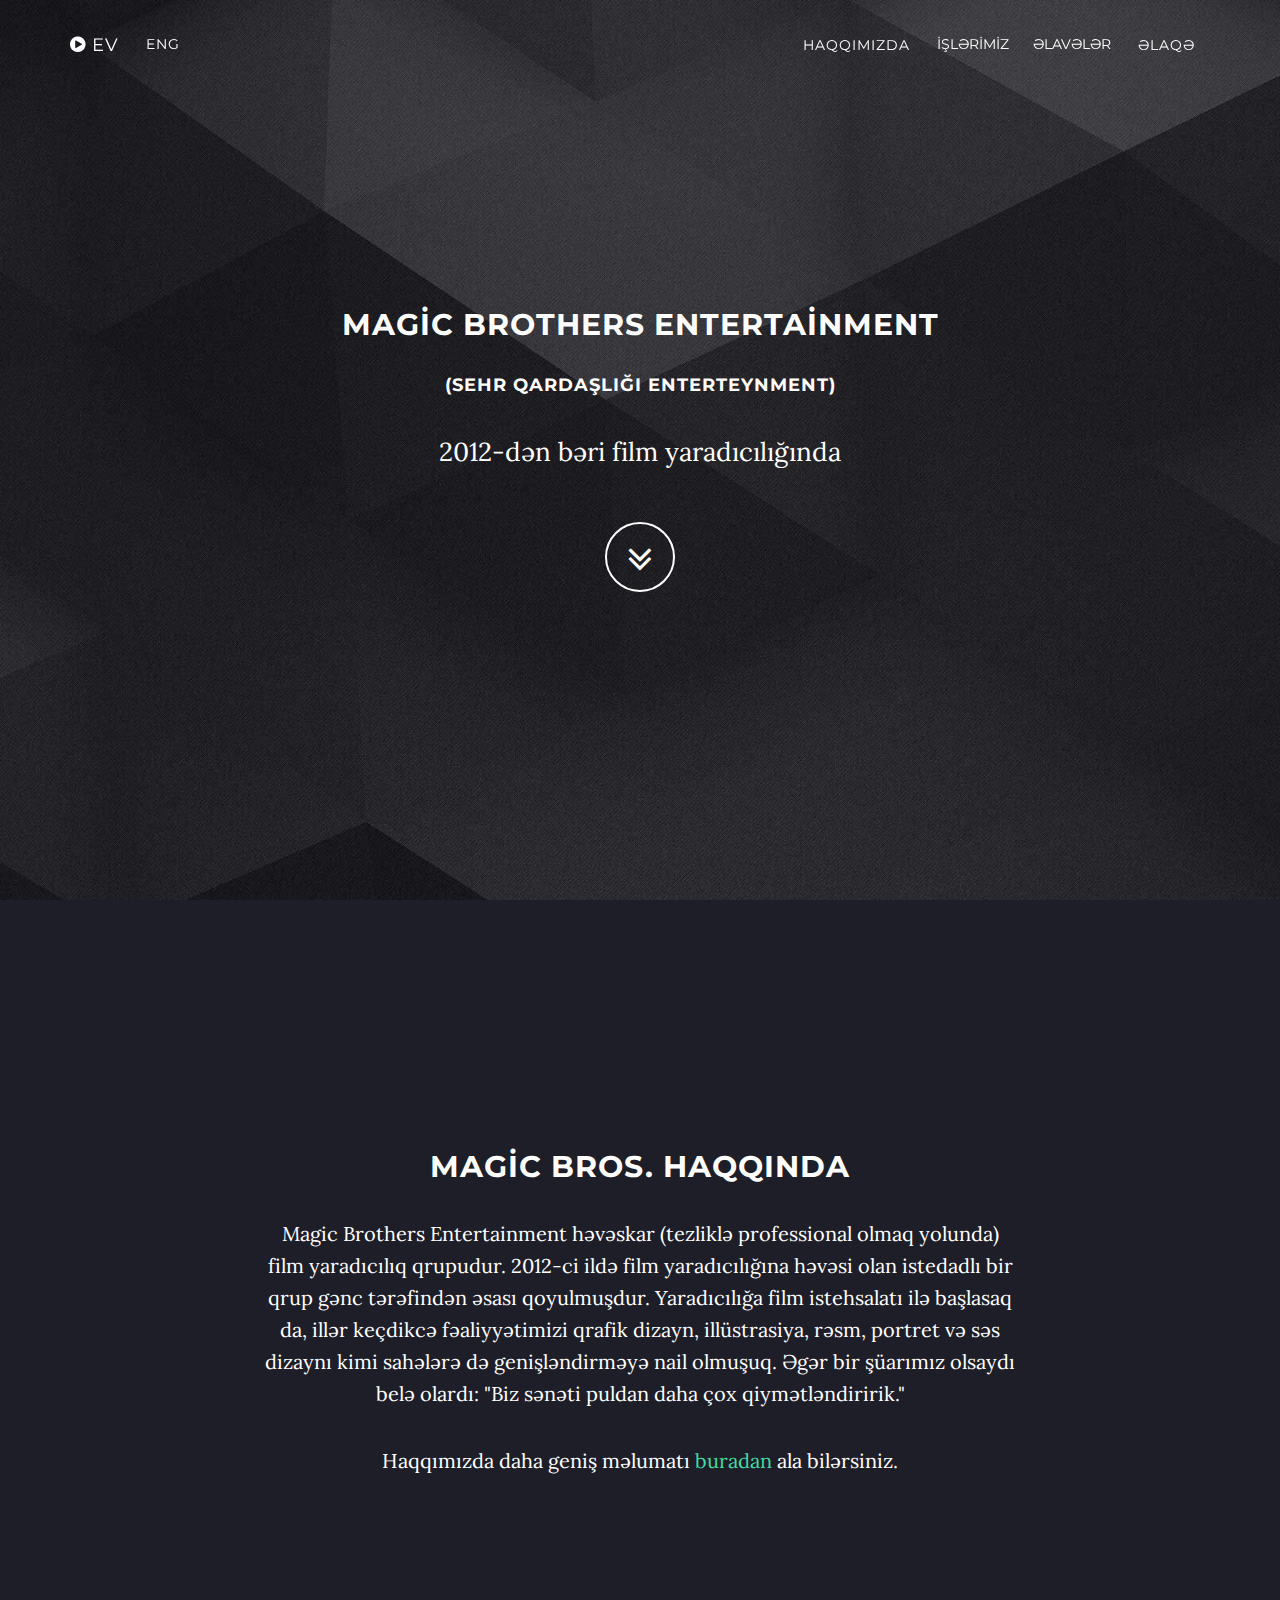
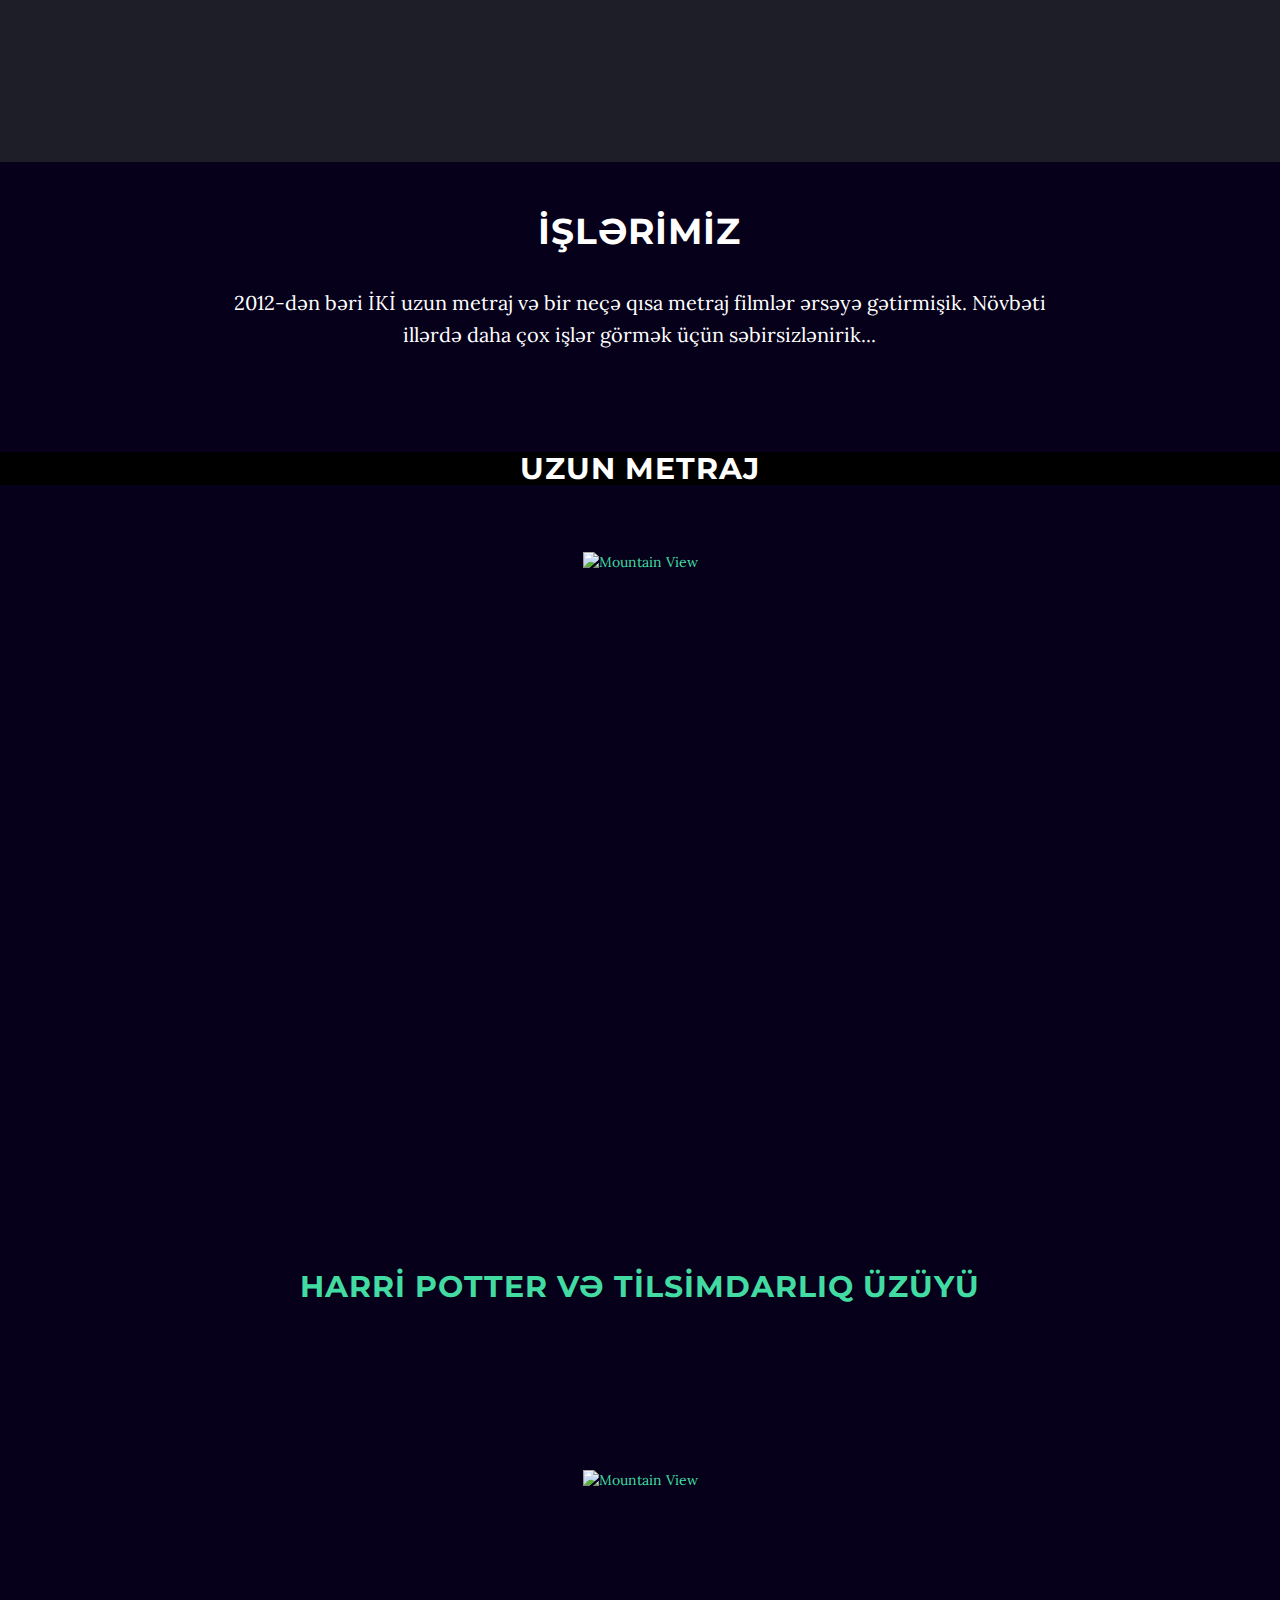
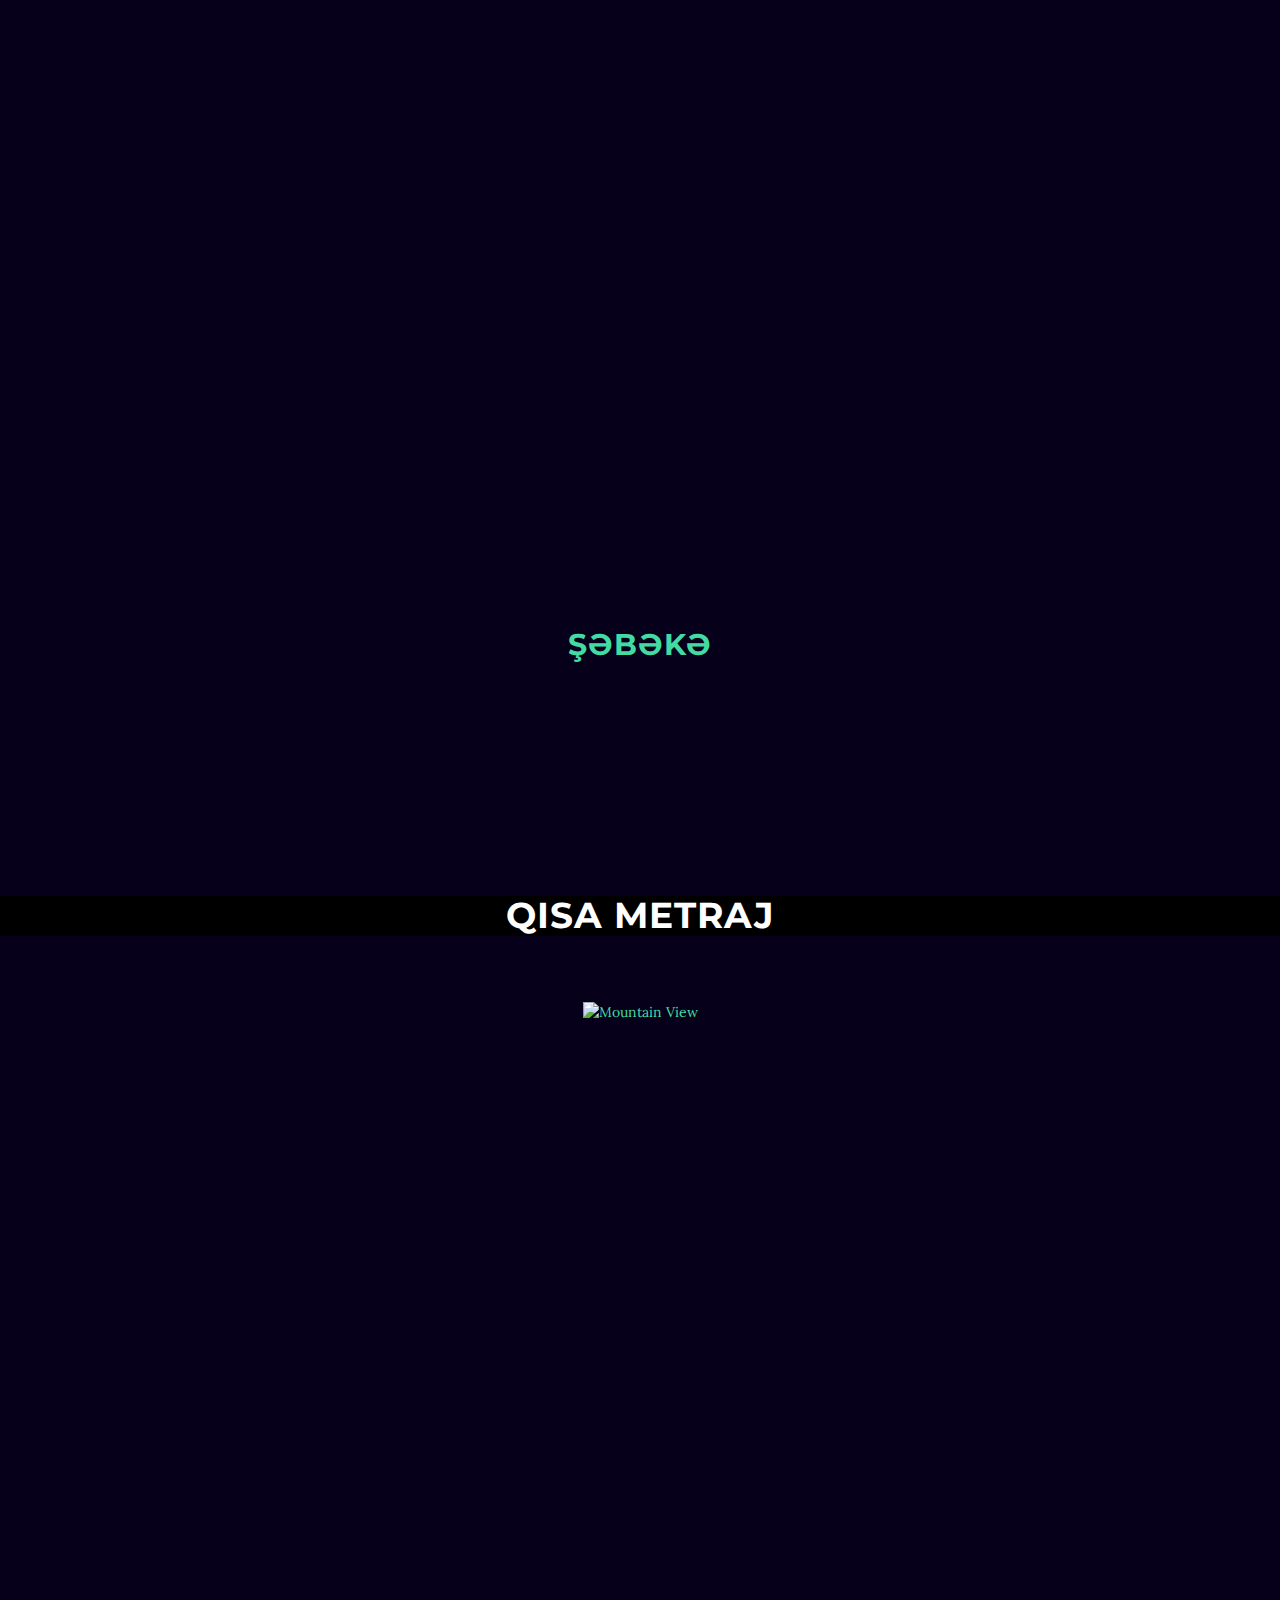
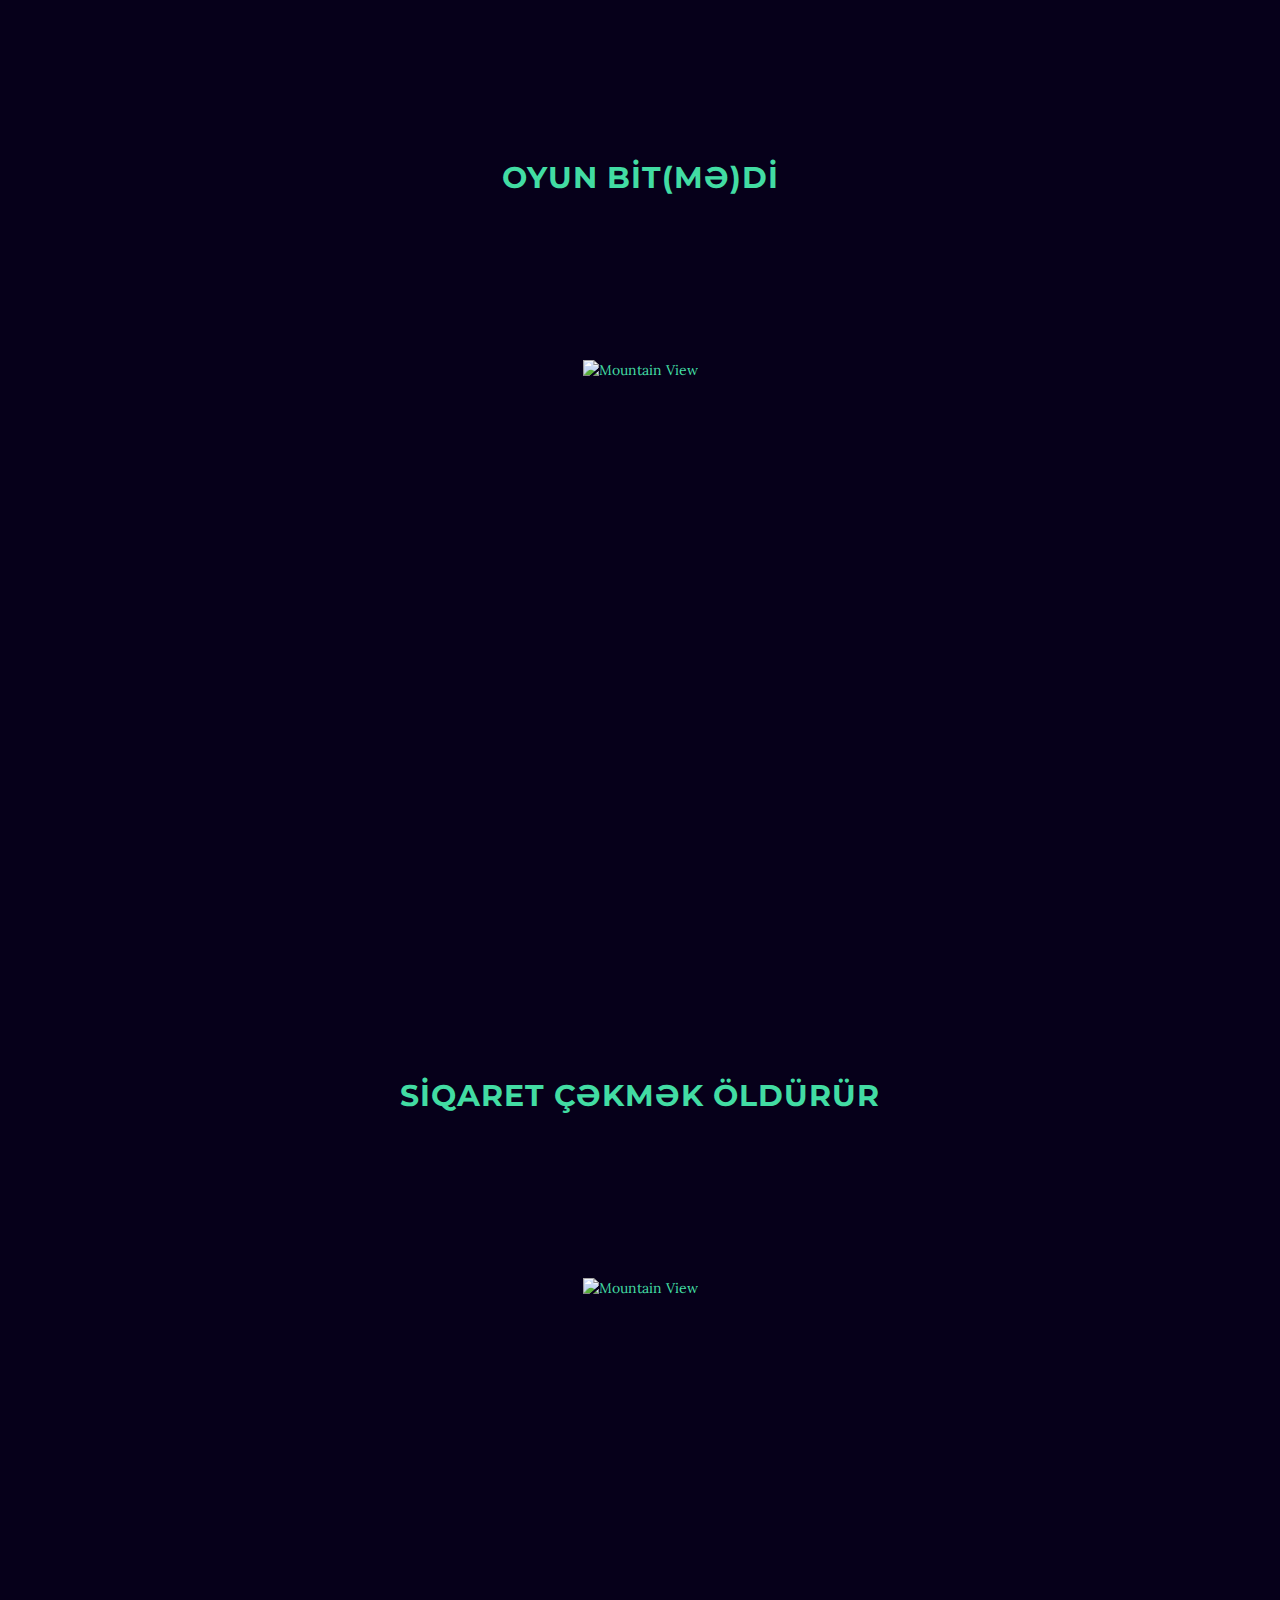
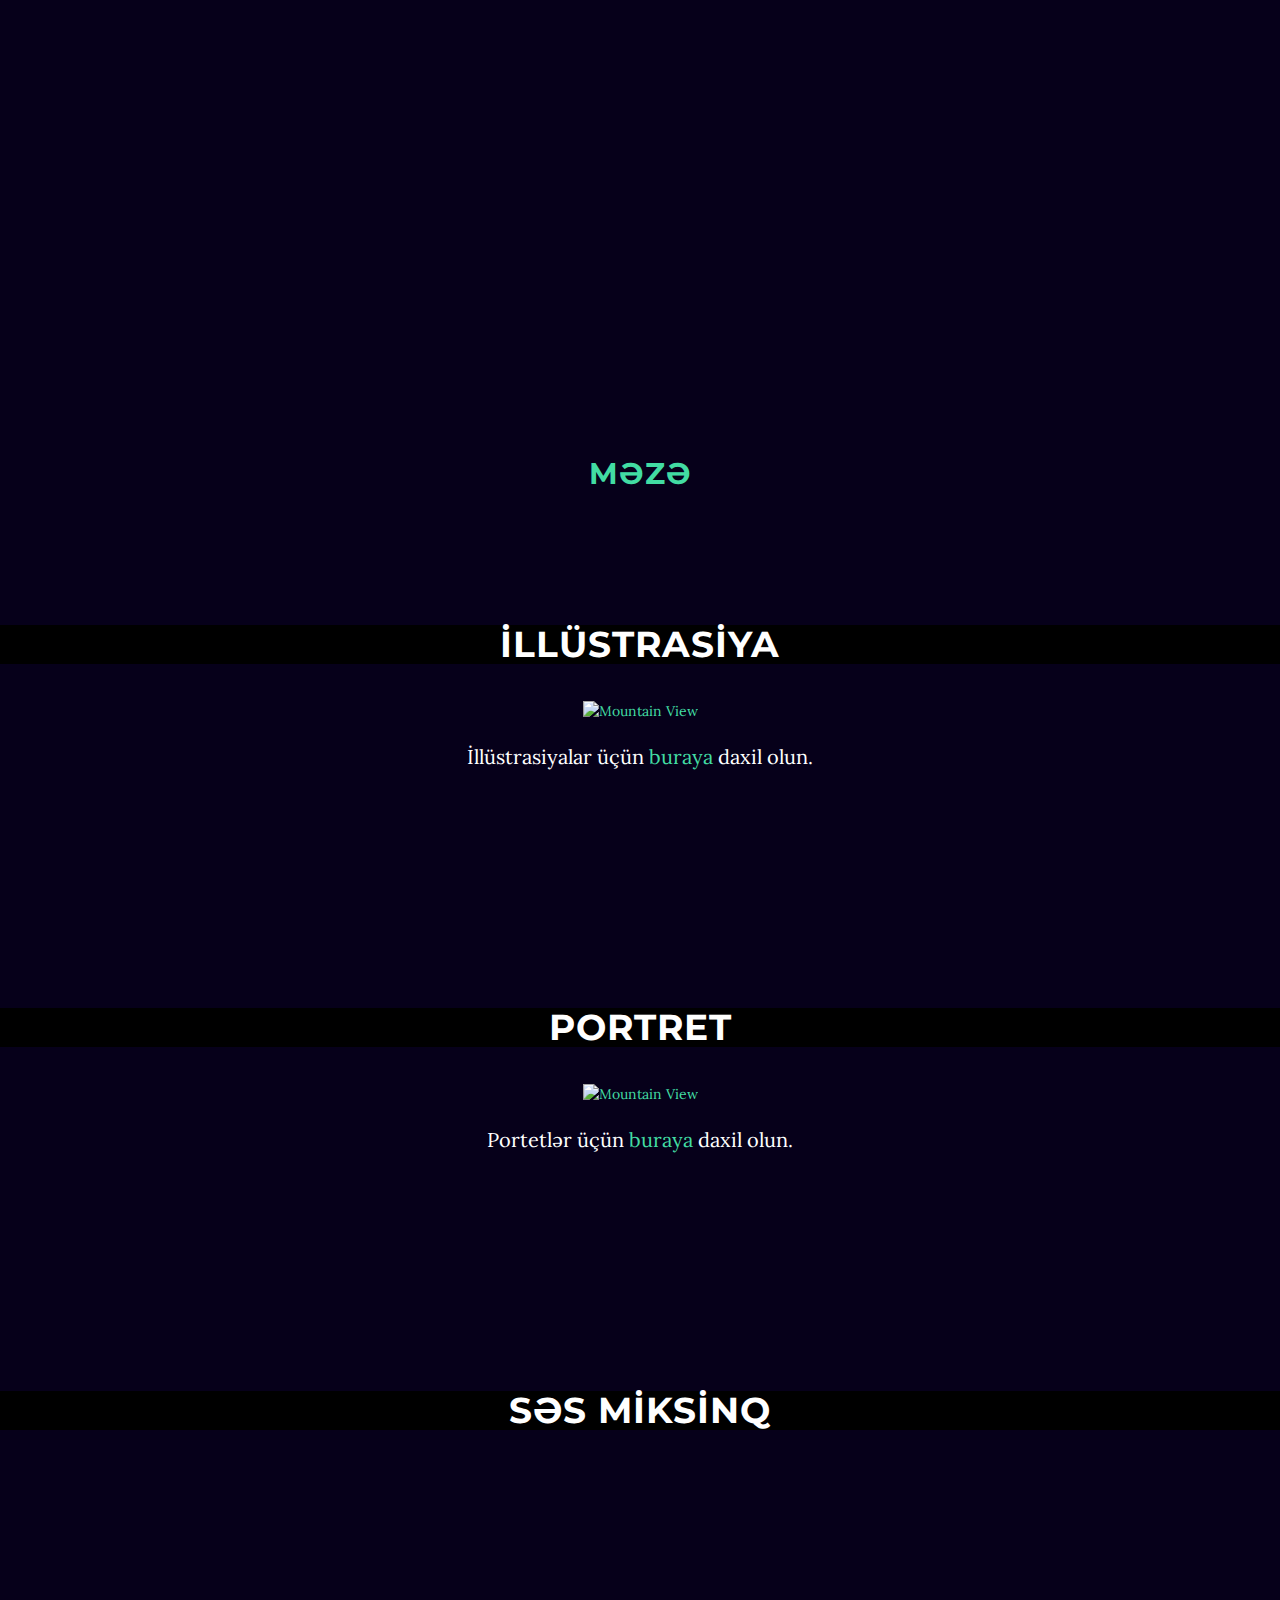
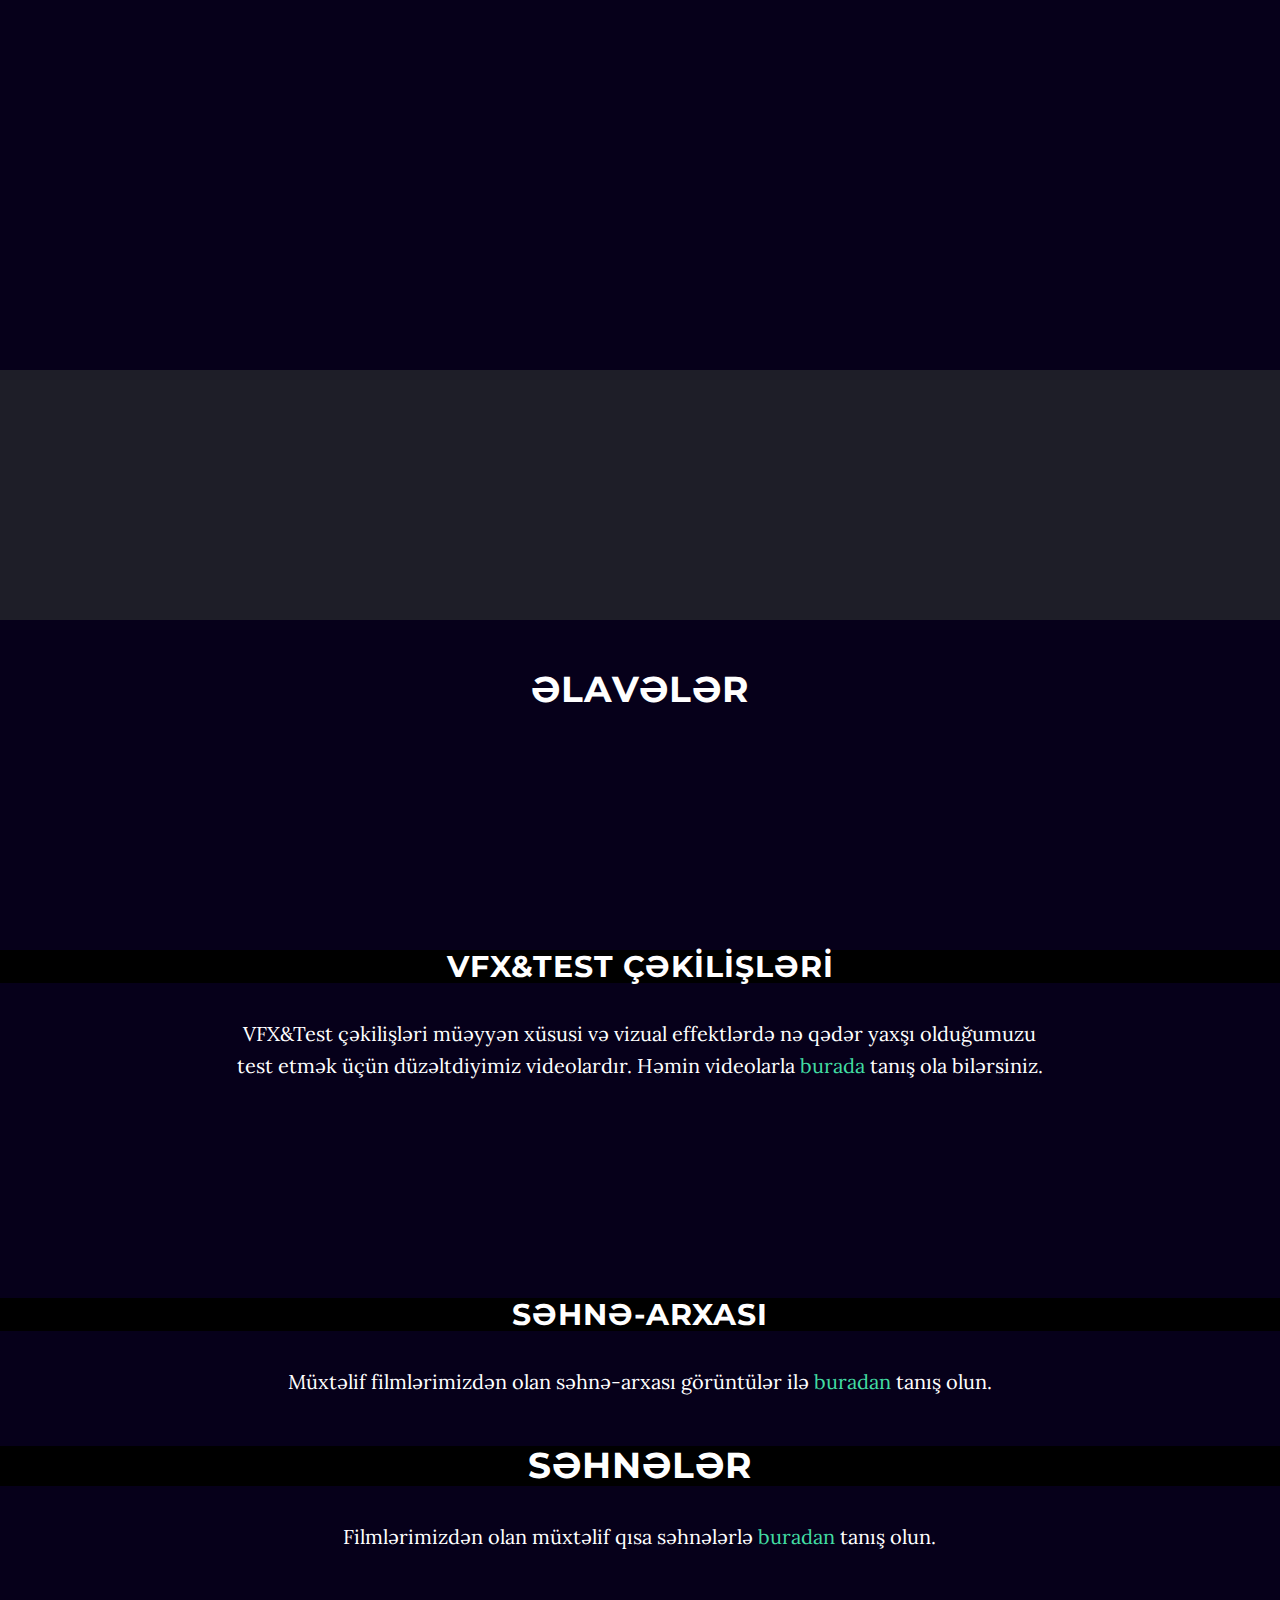
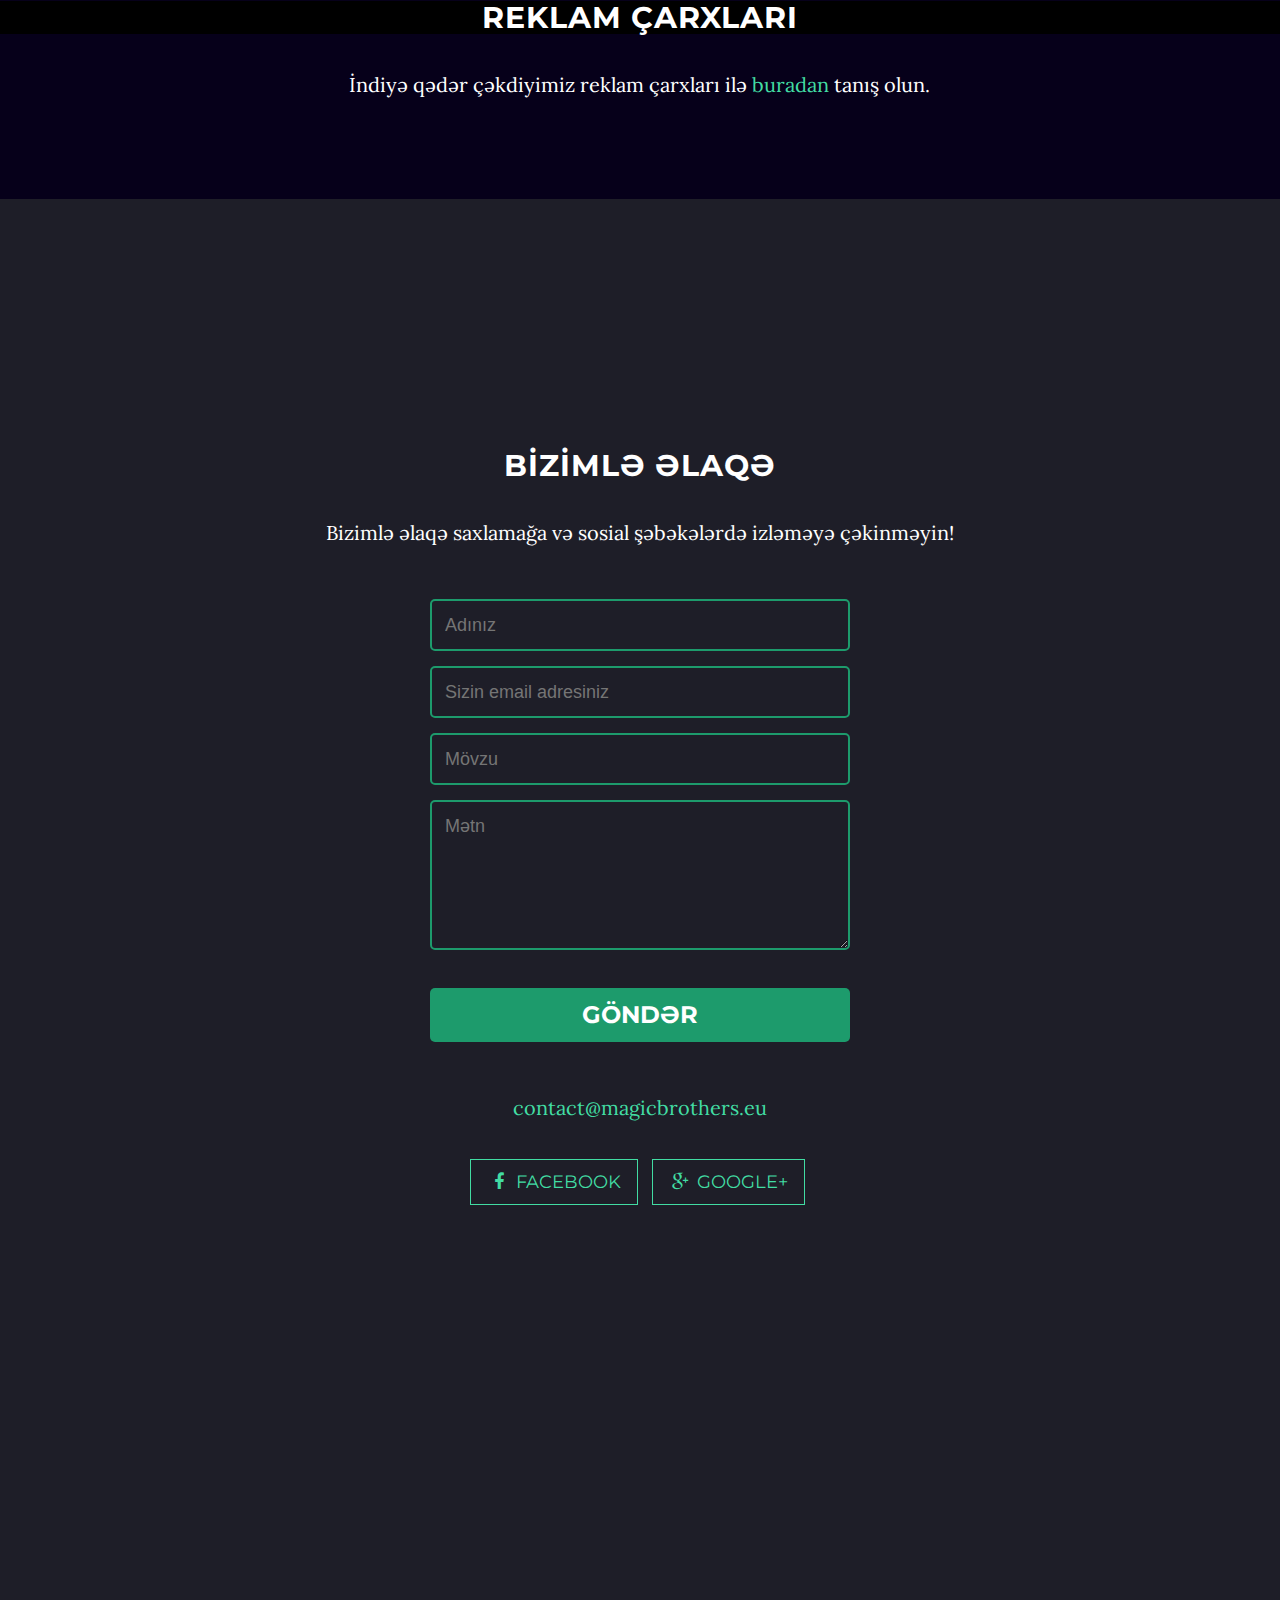
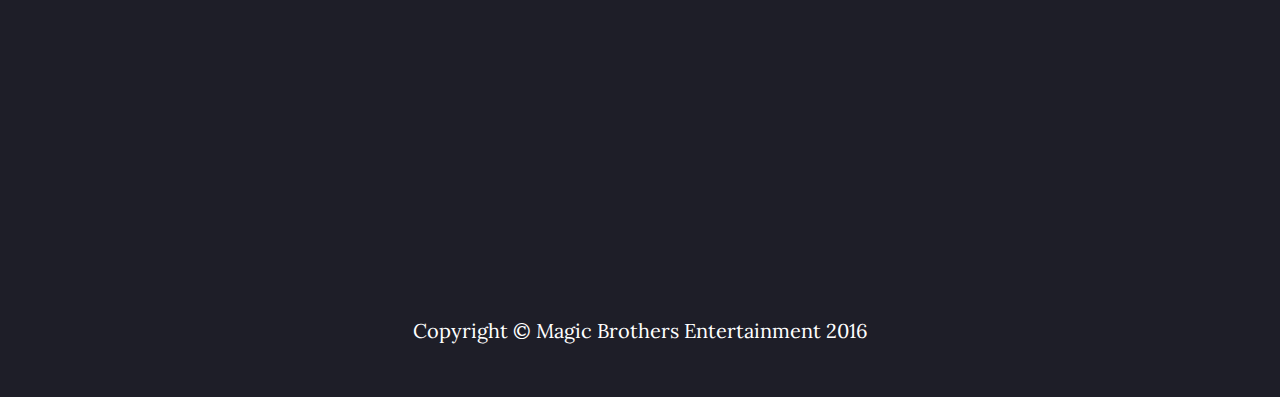
==== commit 04a44a96: "added farid & working contact form (with google captcha)" ====
--- a/public_html/aze/index.html
+++ b/public_html/aze/index.html
@@ -21,6 +21,7 @@
     <link href="font-awesome/css/font-awesome.min.css" rel="stylesheet" type="text/css">
     <link href="http://fonts.googleapis.com/css?family=Lora:400,700,400italic,700italic" rel="stylesheet" type="text/css">
     <link href="http://fonts.googleapis.com/css?family=Montserrat:400,700" rel="stylesheet" type="text/css">
+    <link href="css/main.css" rel="stylesheet" type="text/css">
 
     <!-- HTML5 Shim and Respond.js IE8 support of HTML5 elements and media queries -->
     <!-- WARNING: Respond.js doesn't work if you view the page via file:// -->
@@ -28,7 +29,7 @@
         <script src="https://oss.maxcdn.com/libs/html5shiv/3.7.0/html5shiv.js"></script>
         <script src="https://oss.maxcdn.com/libs/respond.js/1.4.2/respond.min.js"></script>
     <![endif]-->
-
+<script src='https://www.google.com/recaptcha/api.js?hl=az'></script>
 </head>
 
 <body id="page-top" data-spy="scroll" data-target=".navbar-fixed-top">
@@ -193,8 +194,8 @@
 <br><br><br><br><br>
 <h1 style=background-color:black>Portret</h1>
 </div>
-<img src="https://scontent-lhr3-1.xx.fbcdn.net/v/t1.0-9/13312683_1796360387264561_211090459675409417_n.jpg?oh=5d8d807a903b9a96882af990f768333d&oe=57DC8574" 
-alt="Mountain View" style=width:100%>
+<a href=/aze/portrait.html><img src="https://scontent-lhr3-1.xx.fbcdn.net/v/t1.0-9/13312683_1796360387264561_211090459675409417_n.jpg?oh=5d8d807a903b9a96882af990f768333d&oe=57DC8574" 
+alt="Mountain View" style=width:100%></a>
 <br><br>
 <p>Portetl&#601;r &uuml;&ccedil;&uuml;n <a href=/aze/portrait.html>buraya</a> daxil olun.</p>
 
@@ -221,30 +222,36 @@
 <br><br><br><br><br><br><br><br><br>
 <div id=vfx>
 <br><br><br><br><br>
- <h2 style="background-color:black;">VFX&Test &ccedil;&#601;k&#304;l&#304;&#351;l&#601;r&#304;</h2>
+<h2 style="background-color:black;">VFX&Test &ccedil;&#601;k&#304;l&#304;&#351;l&#601;r&#304;</h2>
 </div>
 <div class="col-lg-8 col-lg-offset-2">
 <p>VFX&amp;Test &ccedil;&#601;kili&#351;l&#601;ri m&uuml;&#601;yy&#601;n x&uuml;susi v&#601; vizual effektl&#601;rd&#601; n&#601; q&#601;d&#601;r yax&#351;&#305; oldu&#287;umuzu test etm&#601;k &uuml;&ccedil;&uuml;n d&uuml;z&#601;ltdiyimiz videolard&#305;r. H&#601;min videolarla <a href=/aze/extra.html#vfx>burada</a> tan&#305;&#351; ola bil&#601;rsiniz.</p>
 </div>
 
-
 <br><br><br><br><br><br><br><br><br>
 <div id=blooper>
 <br><br><br><br><br>
-                    <h2 style="background-color:black;">S&#601;hn&#601;-arxas&#305;</h2>
-</div>
-              <p>M&uuml;xt&#601;lif filml&#601;rimizd&#601;n olan s&#601;hn&#601;-arxas&#305; g&ouml;r&uuml;nt&uuml;l&#601;r il&#601; <a href=/aze/extra.html#blooper>buradan </a>tan&#305;&#351; olun.</p>
+<h2 style="background-color:black;">S&#601;hn&#601;-arxas&#305;</h2>
+</div>
+<div class="col-lg-8 col-lg-offset-2">
+<p>M&uuml;xt&#601;lif filml&#601;rimizd&#601;n olan s&#601;hn&#601;-arxas&#305; g&ouml;r&uuml;nt&uuml;l&#601;r il&#601; <a href=/aze/extra.html#blooper>buradan </a>tan&#305;&#351; olun.</p>
+</div>
 
 <div id=clips>
 <br><br><br><br>
 <h1 style=background-color:black>S&#601;hn&#601;l&#601;r</h1>
 </div>
+<div class="col-lg-8 col-lg-offset-2">
 <p>Filml&#601;rimizd&#601;n olan m&uuml;xt&#601;lif q&#305;sa s&#601;hn&#601;l&#601;rl&#601; <a href=/aze/extra.html#clips>buradan </a>tan&#305;&#351; olun.</p>
+</div>
+
 <div id=ads>
 <br><br><br><br>
 <h2 style="background-color:black;" id="ads">Reklam &ccedil;arxlar&#305;</h2>
 </div>
+<div class="col-lg-8 col-lg-offset-2">
 <p>&#304;ndiy&#601; q&#601;d&#601;r &ccedil;&#601;kdiyimiz reklam &ccedil;arxlar&#305; il&#601; <a href="/aze/extra.html#ads">buradan </a>tan&#305;&#351; olun.</p>
+</div>
 <br><br><br><br>
 
         </div>
@@ -257,6 +264,16 @@
             <div class="col-lg-8 col-lg-offset-2">
                 <h2>B&#304;z&#304;ml&#601; &#601;laq&#601;</h2>
                 <p>Biziml&#601; &#601;laq&#601; saxlama&#287;a v&#601; sosial &#351;&#601;b&#601;k&#601;l&#601;rd&#601; izl&#601;m&#601;y&#601;  &ccedil;&#601;kinm&#601;yin!</p>
+
+<form method="post" action="mail.php">      
+  <input name="name" id="name" required oninvalid="this.setCustomValidity('Z&#601;hm&#601;t olmazsa bu xanan&#305; doldurun')" oninput="setCustomValidity('')" type="text" class="feedback-input" placeholder="Ad&#305;n&#305;z" />   
+  <input name="mail" id="mail" required oninvalid="this.setCustomValidity('Z&#601;hm&#601;t olmazsa bu xanan&#305; doldurun')" oninput="setCustomValidity('')" type="email" class="feedback-input" placeholder="Sizin email adresiniz" />
+  <input name="subject" id="subject" required oninvalid="this.setCustomValidity('Z&#601;hm&#601;t olmazsa bu xanan&#305; doldurun')" oninput="setCustomValidity('')" type="text" class="feedback-input" placeholder="M&ouml;vzu" />
+  <textarea name="message" id="message" class="feedback-input" placeholder="M&#601;tn"></textarea>
+  <div class="g-recaptcha" data-sitekey="6LePrCQTAAAAAMxCMCurKm2RtZisRvmCSRiMDdVM"></div>
+  <input name="submit" id="submit" type="submit" value="G&Ouml;ND&#399;R"/>
+</form>
+
                 <p><a href="mailto:contact@magicbrothers.eu">contact@magicbrothers.eu</a>
                 </p>
                 <ul class="list-inline banner-social-buttons">
--- a/public_html/aze/css/grayscale.css
+++ b/public_html/aze/css/grayscale.css
@@ -298,7 +298,7 @@
     width: 100%;
     padding: 50px 0;
     color: #fff;
-    background: url(../img/dark_polygon13.png) no-repeat center center scroll;
+    background: #06001a no-repeat center center scroll;
     
     -webkit-background-size: cover;
     -moz-background-size: cover;
--- a/public_html/aze/css/main.css
+++ b/public_html/aze/css/main.css
@@ -0,0 +1,50 @@
+.g-recaptcha {
+margin-bottom: 22px;
+}
+
+@import url(http://fonts.googleapis.com/css?family=Montserrat:400,700);
+
+body { background:rgb(30,30,40); }
+form { max-width:420px; margin:50px auto; }
+
+.feedback-input {
+  color:white;
+  font-family: Helvetica, Arial, sans-serif;
+  font-weight:500;
+  font-size: 18px;
+  border-radius: 5px;
+  line-height: 22px;
+  background-color: transparent;
+  border:2px solid #1d9b6c;
+  transition: all 0.3s;
+  padding: 13px;
+  margin-bottom: 15px;
+  width:100%;
+  box-sizing: border-box;
+  outline:0;
+}
+
+.feedback-input:focus { border:2px solid black; }
+
+textarea {
+  height: 150px;
+  line-height: 150%;
+  resize:vertical;
+}
+
+[type="submit"] {
+  font-family: 'Montserrat', Arial, Helvetica, sans-serif;
+  width: 100%;
+  background:#1d9b6c;
+  border-radius:5px;
+  border:0;
+  cursor:pointer;
+  color:white;
+  font-size:24px;
+  padding-top:10px;
+  padding-bottom:10px;
+  transition: all 0.3s;
+  margin-top:-4px;
+  font-weight:700;
+}
+[type="submit"]:hover { background:black; }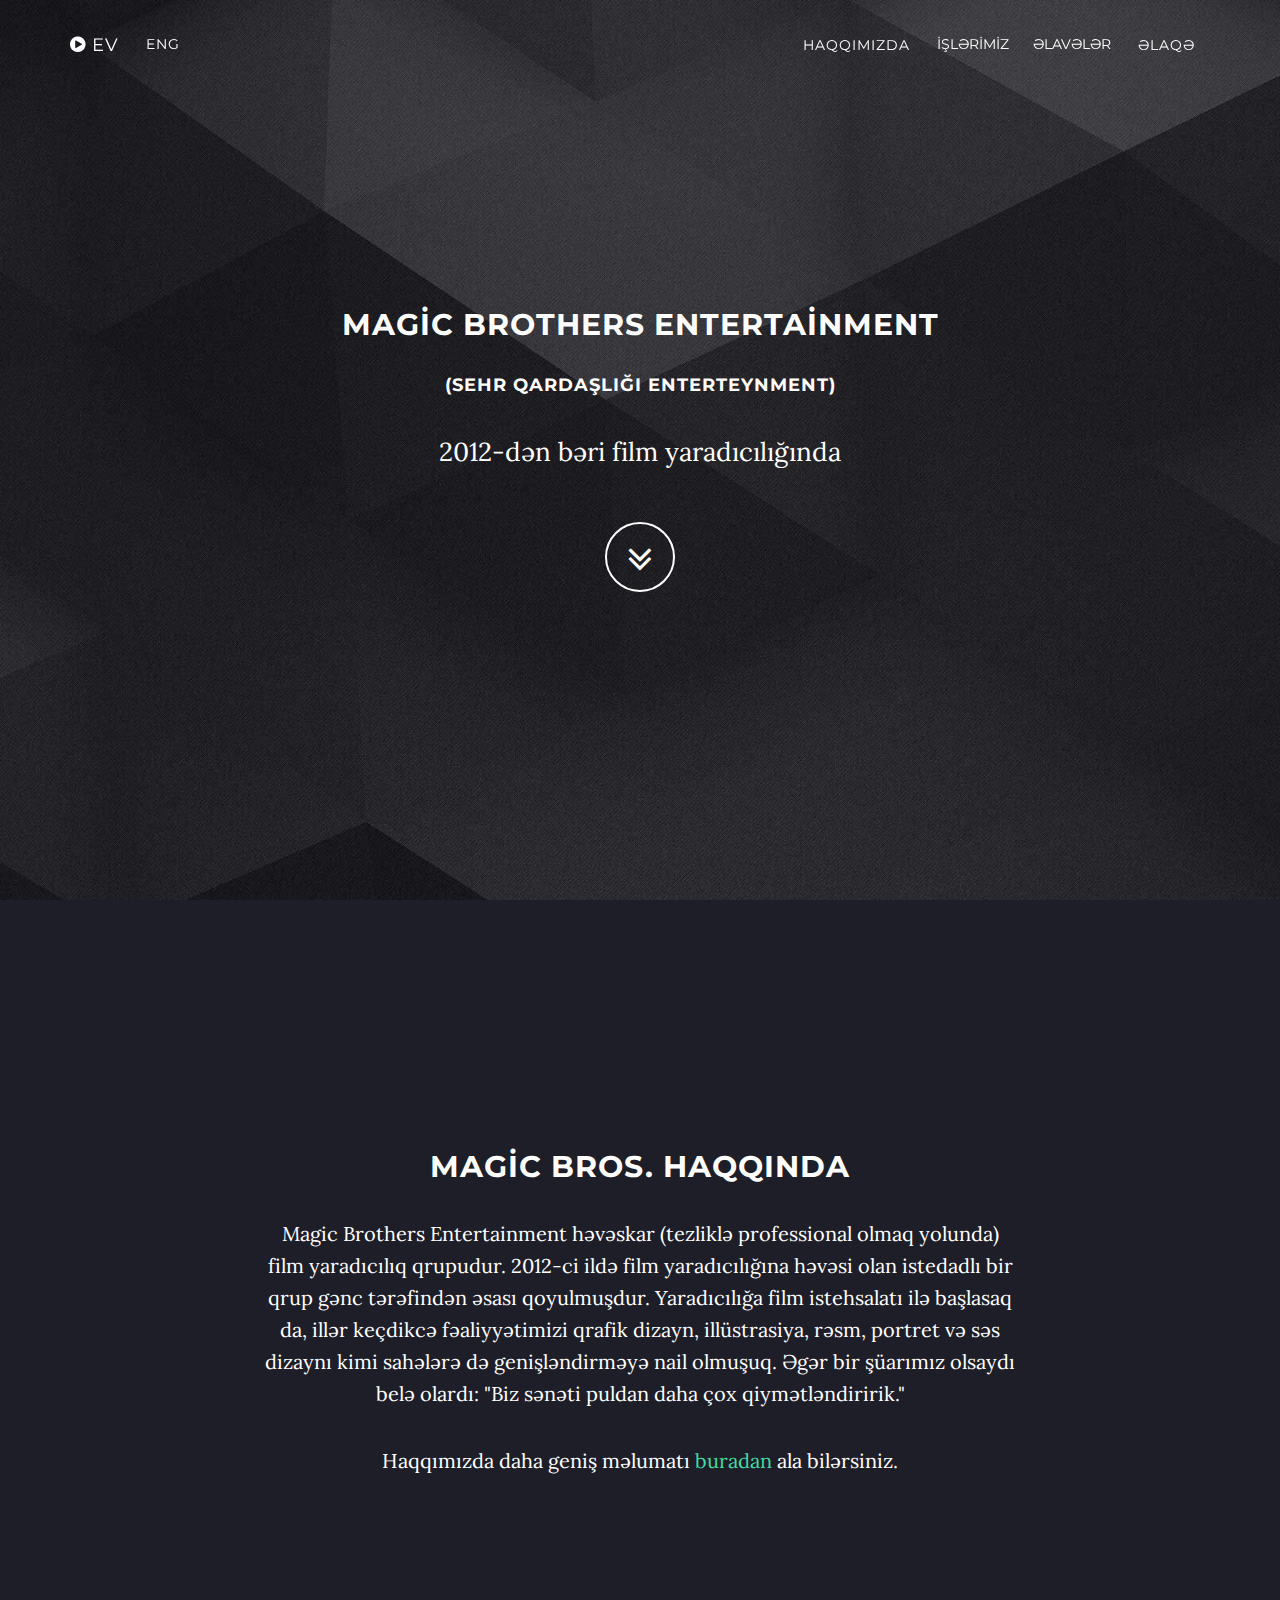
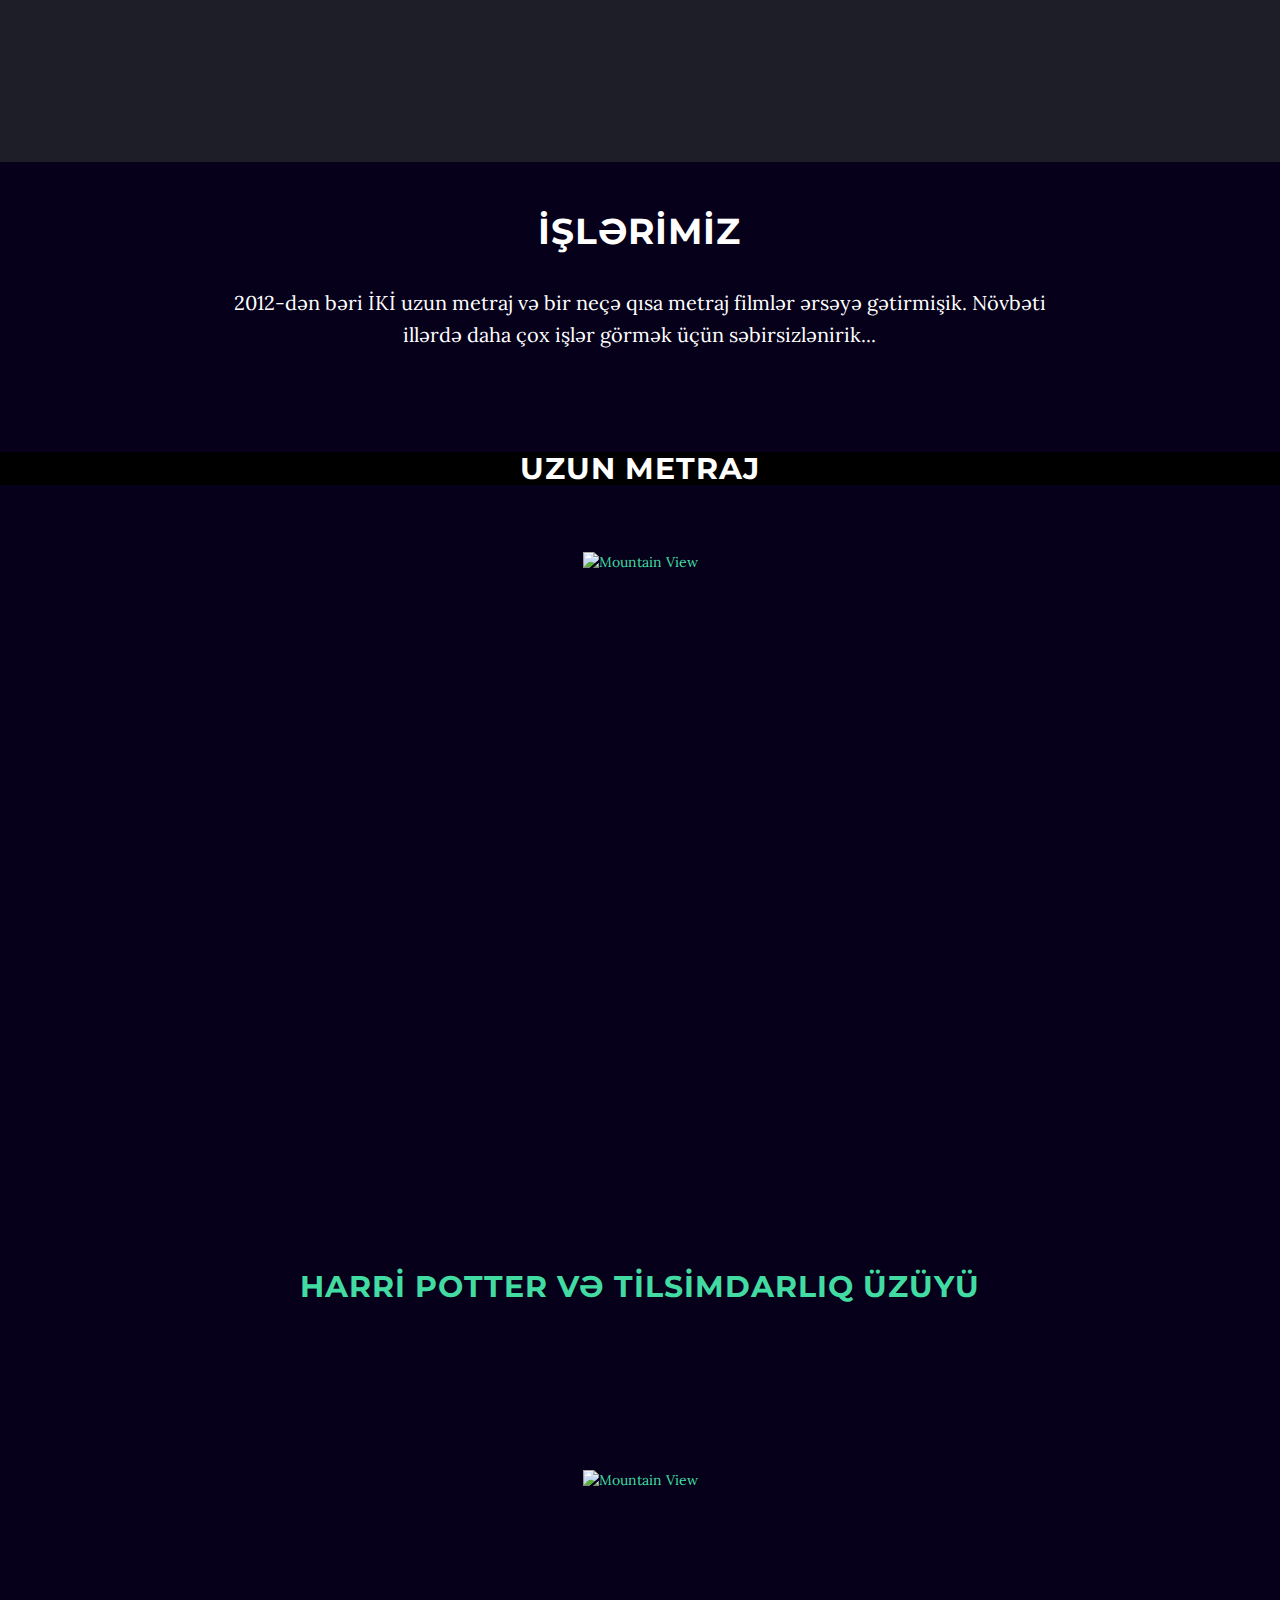
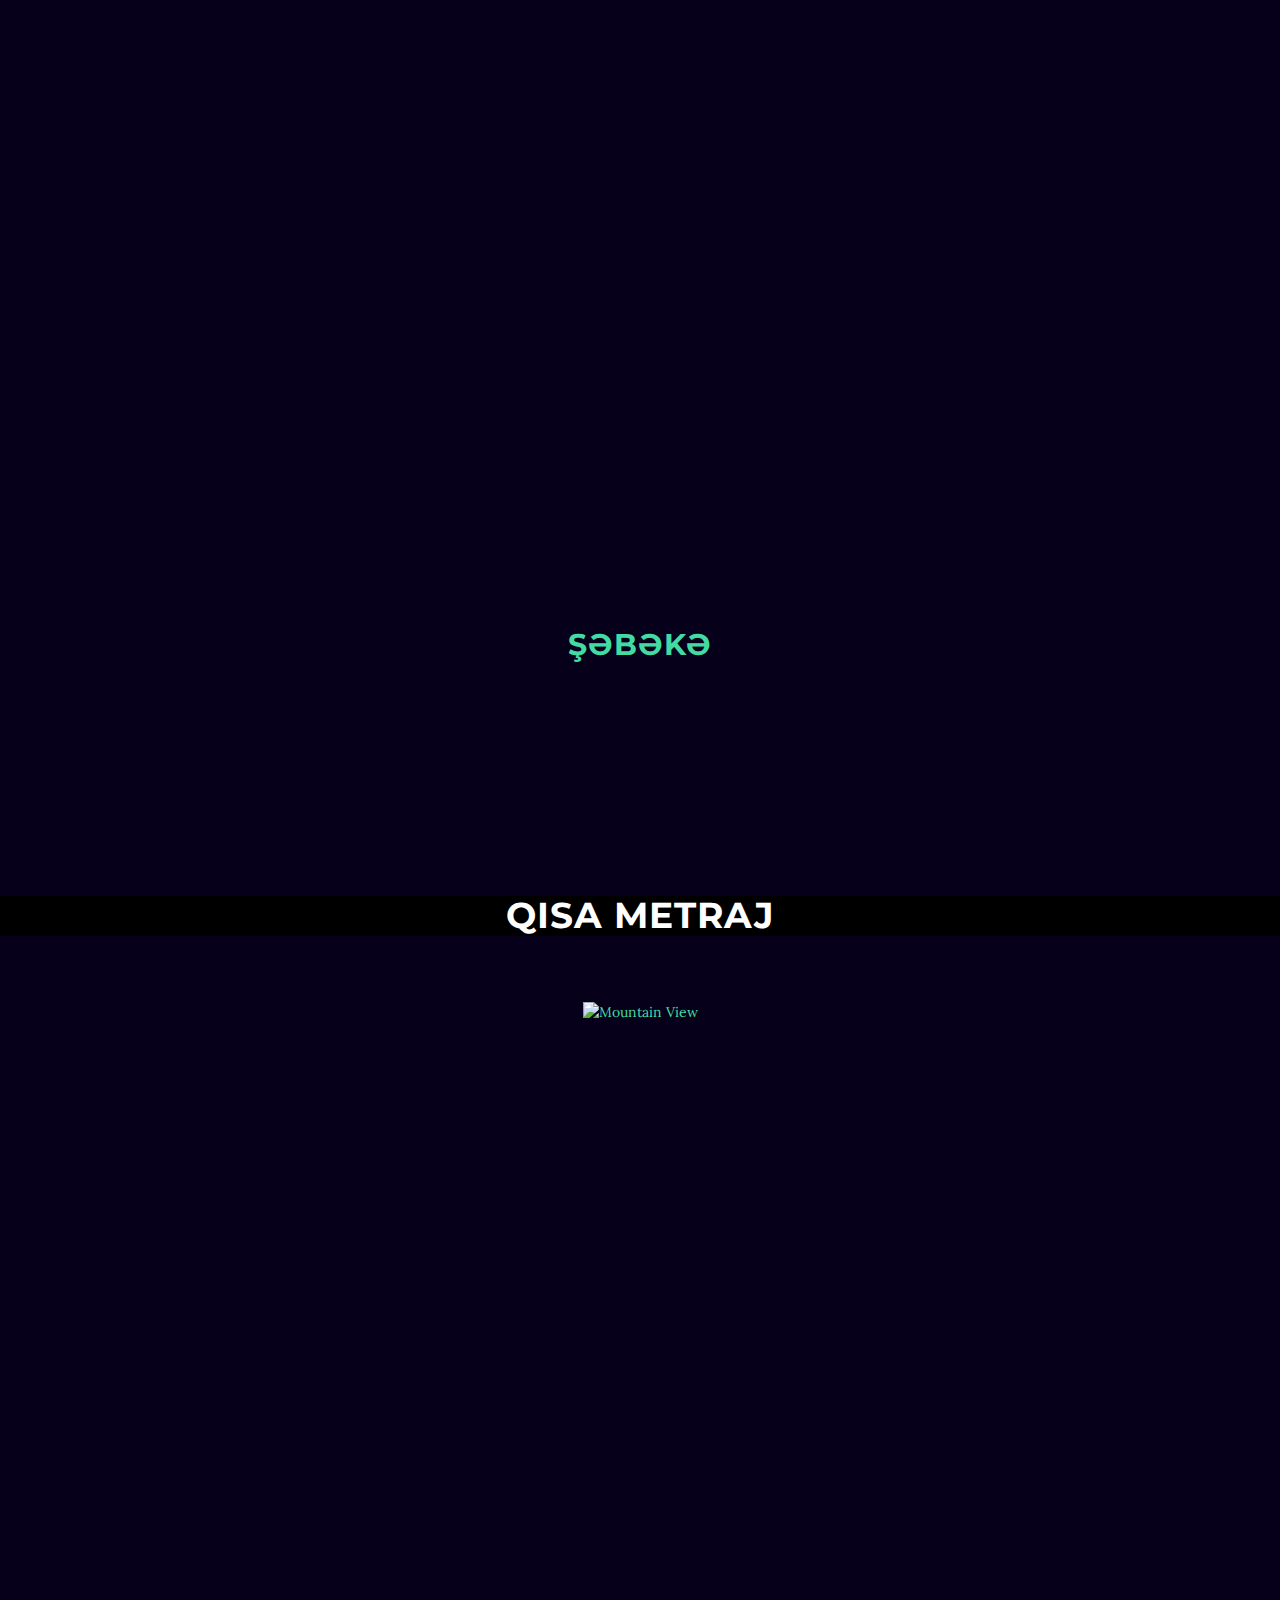
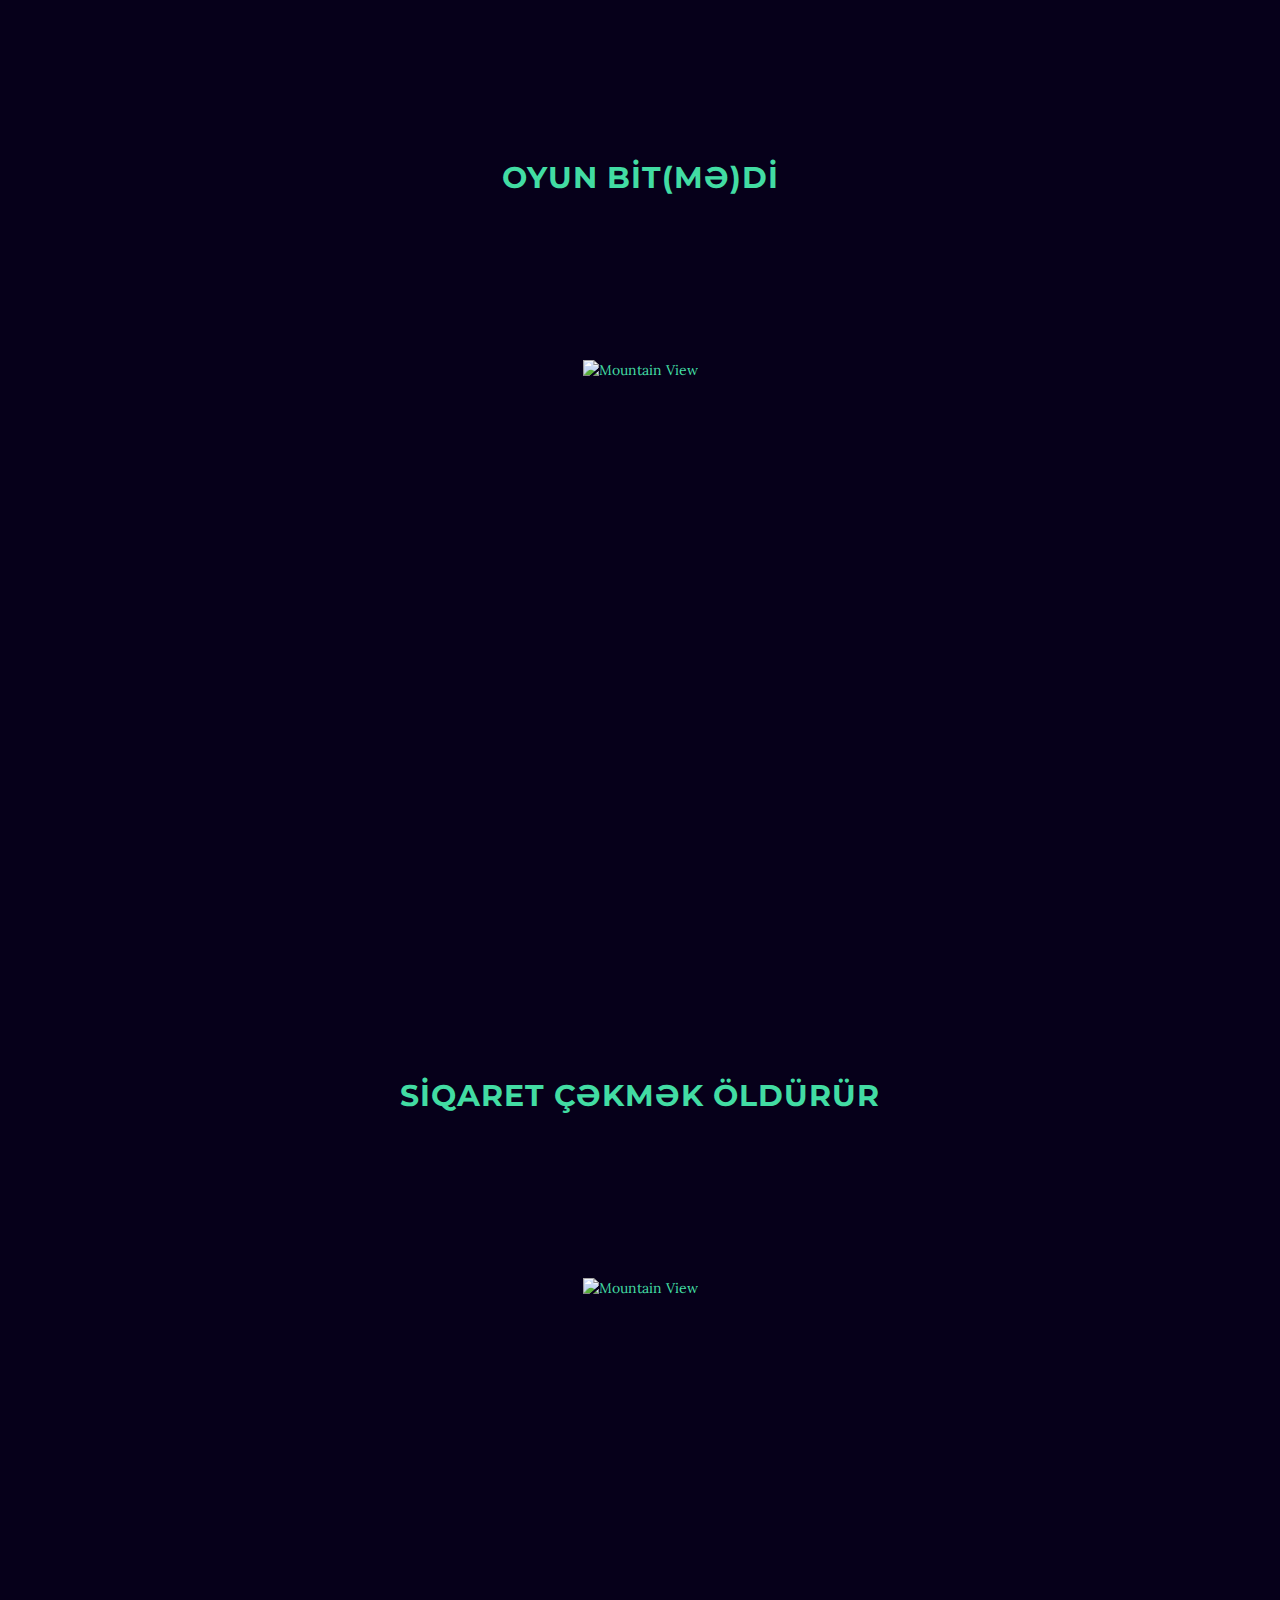
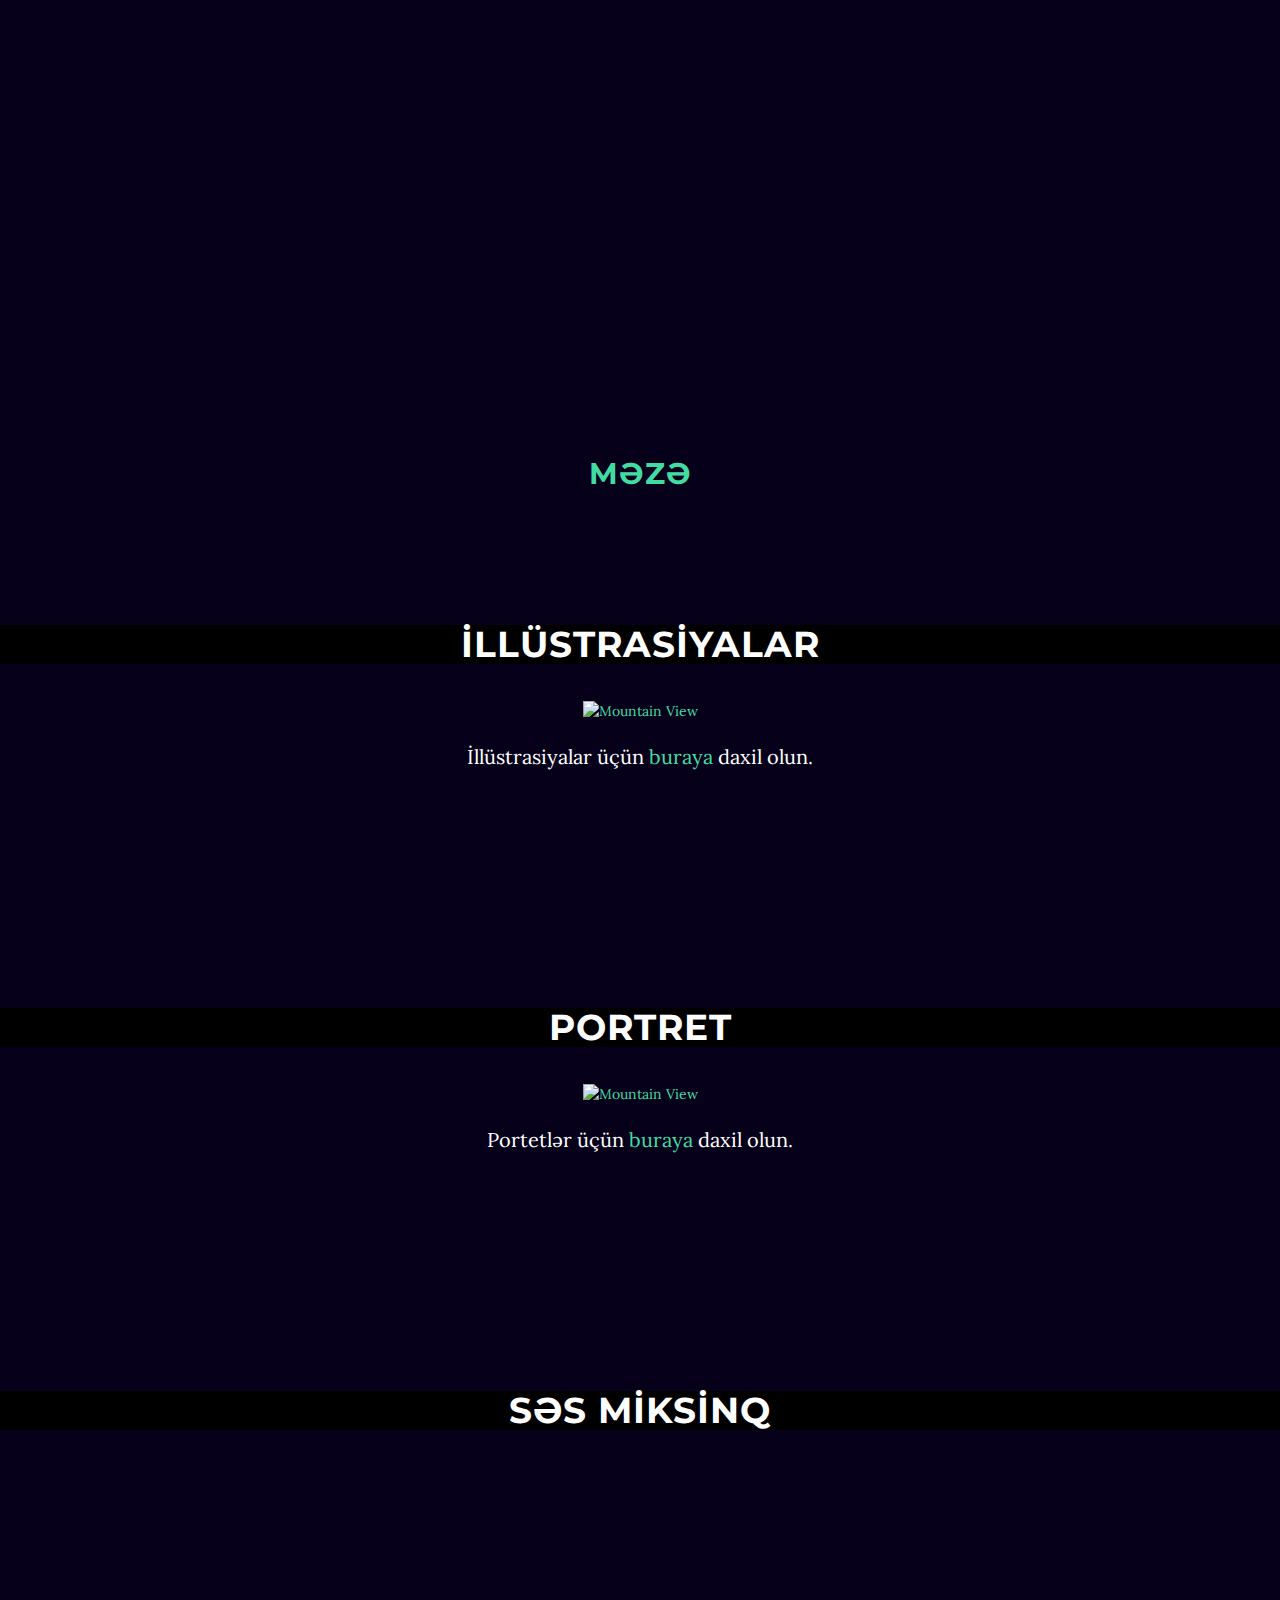
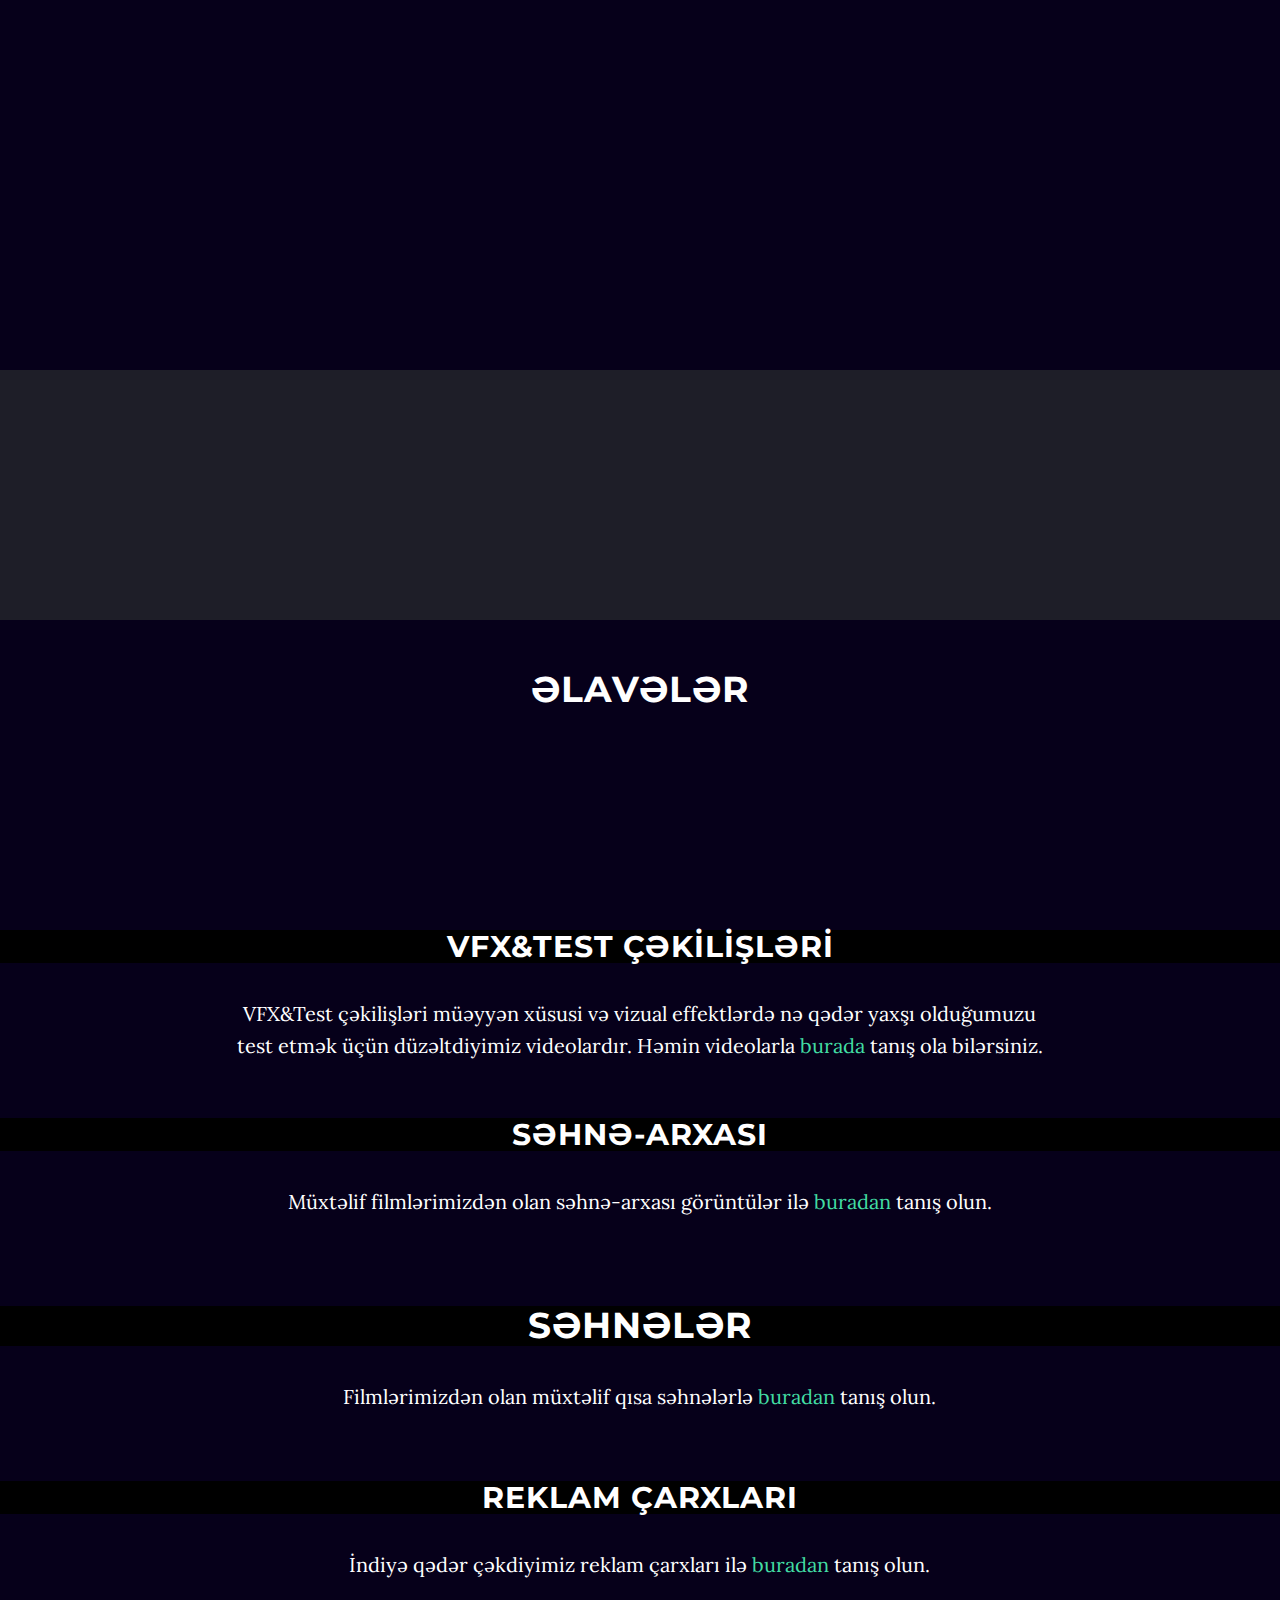
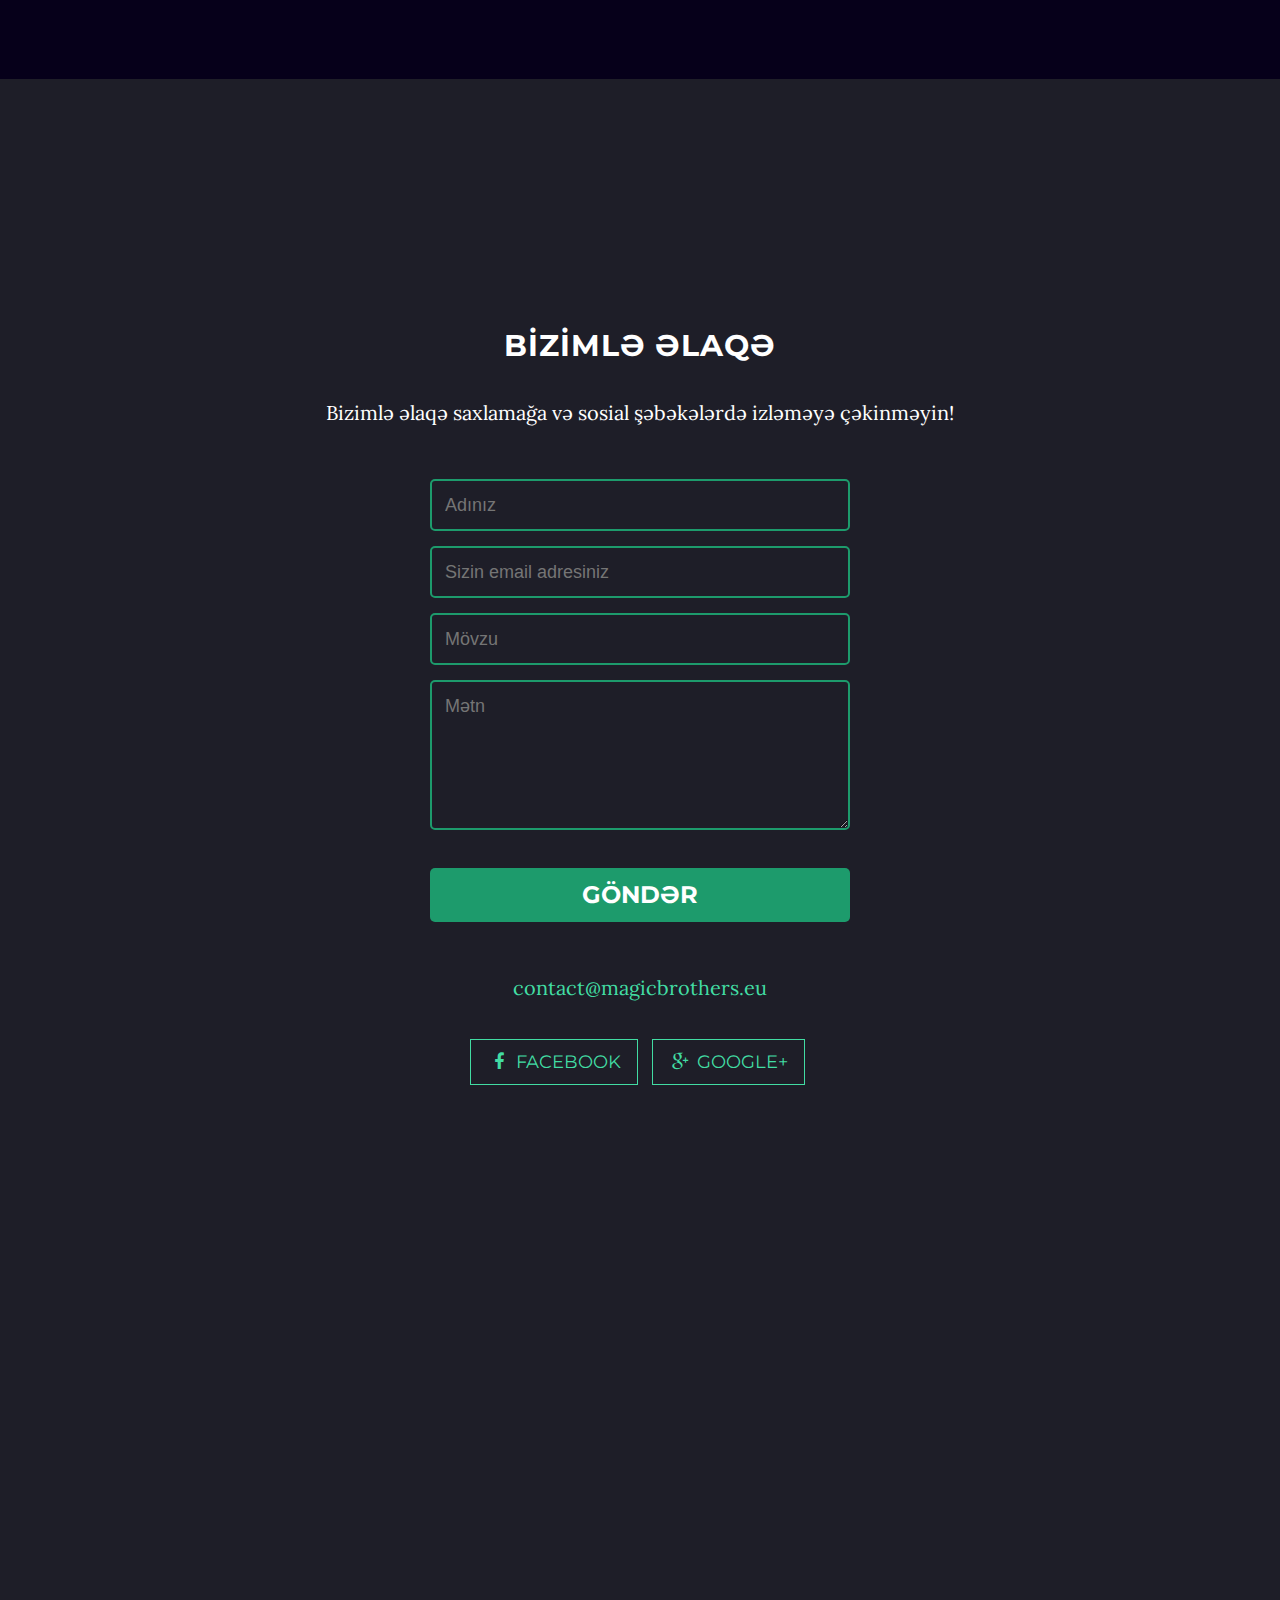
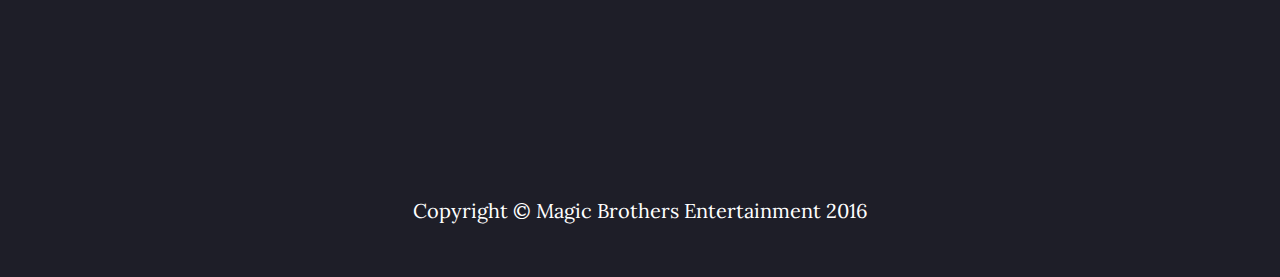
==== commit 7b991d88: "third" ====
--- a/public_html/aze/index.html
+++ b/public_html/aze/index.html
@@ -19,8 +19,8 @@
 
     <!-- Custom Fonts -->
     <link href="font-awesome/css/font-awesome.min.css" rel="stylesheet" type="text/css">
-    <link href="http://fonts.googleapis.com/css?family=Lora:400,700,400italic,700italic" rel="stylesheet" type="text/css">
-    <link href="http://fonts.googleapis.com/css?family=Montserrat:400,700" rel="stylesheet" type="text/css">
+    <link href="https://fonts.googleapis.com/css?family=Lora:400,700,400italic,700italic" rel="stylesheet" type="text/css">
+    <link href="https://fonts.googleapis.com/css?family=Montserrat:400,700" rel="stylesheet" type="text/css">
     <link href="css/main.css" rel="stylesheet" type="text/css">
 
     <!-- HTML5 Shim and Respond.js IE8 support of HTML5 elements and media queries -->
@@ -184,7 +184,7 @@
 
 <div id=illus>
 <br><br><br><br><br>
-<h1 style=background-color:black>&#304;ll&uuml;stras&#304;ya</h1>
+<h1 style=background-color:black>&#304;ll&uuml;stras&#304;yalar</h1>
 <a href=/aze/illustration.html><img src=https://cdn3.artstation.com/p/assets/images/images/000/950/975/large/anar-quliyev-777.jpg?1436859217 alt="Mountain View" style=width:100%></a>
 <br><br>
 <p>&#304;ll&uuml;strasiyalar &uuml;&ccedil;&uuml;n <a href=/aze/illustration.html>buraya</a> daxil olun.</p>
@@ -219,18 +219,17 @@
                     <h1>&#399;lav&#601;l&#601;r</h1>
                 </div>
 
-<br><br><br><br><br><br><br><br><br>
+<br><br><br><br><br><br><br>
 <div id=vfx>
-<br><br><br><br><br>
+<br><br><br><br><br><br>
 <h2 style="background-color:black;">VFX&Test &ccedil;&#601;k&#304;l&#304;&#351;l&#601;r&#304;</h2>
 </div>
 <div class="col-lg-8 col-lg-offset-2">
 <p>VFX&amp;Test &ccedil;&#601;kili&#351;l&#601;ri m&uuml;&#601;yy&#601;n x&uuml;susi v&#601; vizual effektl&#601;rd&#601; n&#601; q&#601;d&#601;r yax&#351;&#305; oldu&#287;umuzu test etm&#601;k &uuml;&ccedil;&uuml;n d&uuml;z&#601;ltdiyimiz videolard&#305;r. H&#601;min videolarla <a href=/aze/extra.html#vfx>burada</a> tan&#305;&#351; ola bil&#601;rsiniz.</p>
 </div>
 
-<br><br><br><br><br><br><br><br><br>
 <div id=blooper>
-<br><br><br><br><br>
+<br><br><br><br><br><br>
 <h2 style="background-color:black;">S&#601;hn&#601;-arxas&#305;</h2>
 </div>
 <div class="col-lg-8 col-lg-offset-2">
@@ -238,7 +237,7 @@
 </div>
 
 <div id=clips>
-<br><br><br><br>
+<br><br><br><br><br><br>
 <h1 style=background-color:black>S&#601;hn&#601;l&#601;r</h1>
 </div>
 <div class="col-lg-8 col-lg-offset-2">
@@ -246,7 +245,7 @@
 </div>
 
 <div id=ads>
-<br><br><br><br>
+<br><br><br><br><br>
 <h2 style="background-color:black;" id="ads">Reklam &ccedil;arxlar&#305;</h2>
 </div>
 <div class="col-lg-8 col-lg-offset-2">
